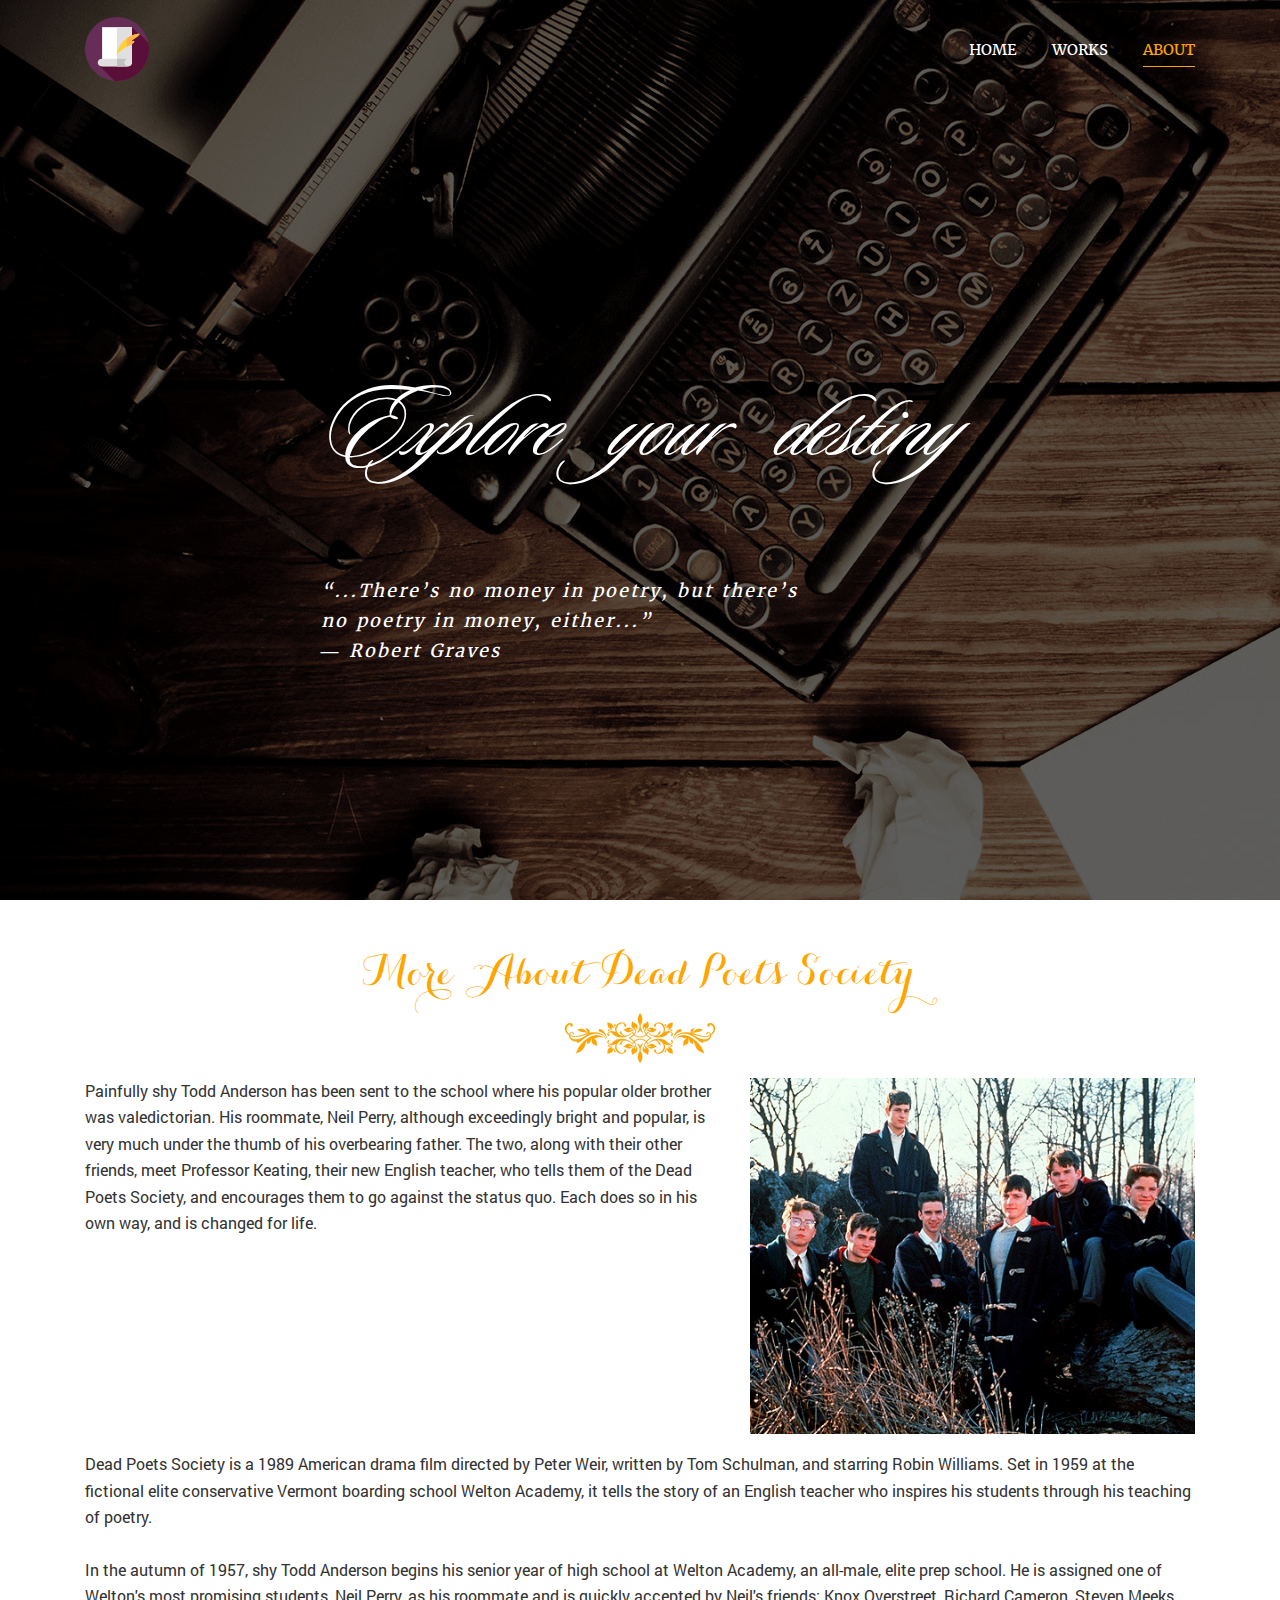
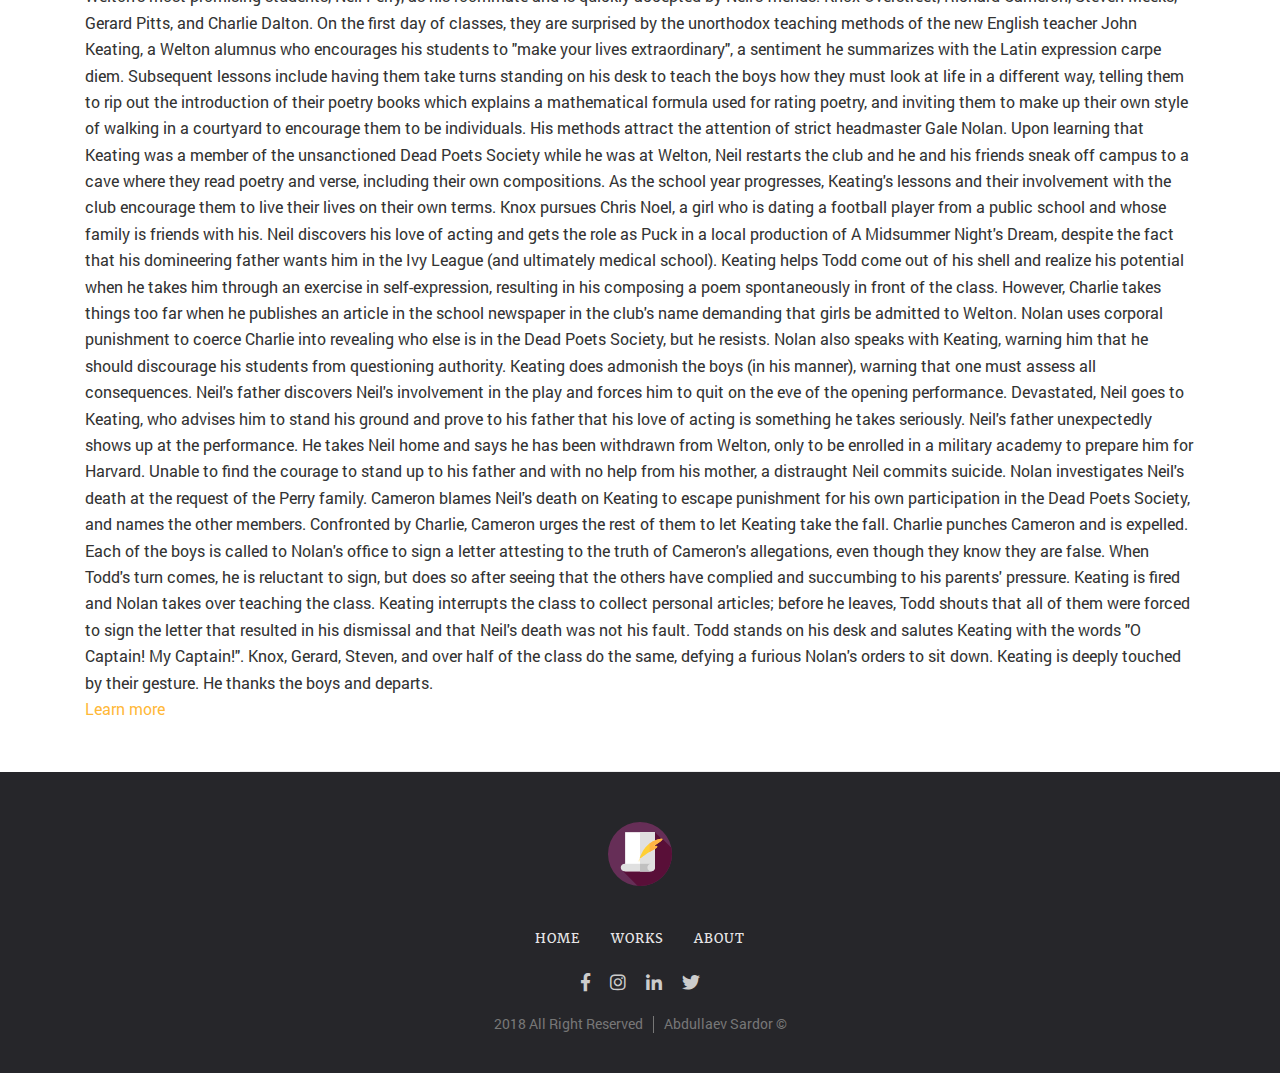
==== about.html @ 41232a39 "Uploading" ====
<!DOCTYPE html>
<html lang="en">

<head>

  <meta charset="utf-8">

  <title>Dead Poets Society</title>
  <meta name="description" content="">

  <meta http-equiv="X-UA-Compatible" content="IE=edge">
  <meta name="viewport" content="width=device-width, initial-scale=1, maximum-scale=1">

  <meta property="og:image" content="path/to/image.jpg">
  <link rel="icon" href="img/favicon/favicon.ico">

  <link rel="stylesheet" href="css/fonts.css">
  <link rel="stylesheet" href="css/fontawesome-all.min.css">
  <link rel="stylesheet" href="css/reset.css">
  <link rel="stylesheet" href="css/bootstrap.css">
  <link rel="stylesheet" href="css/style.css">

</head>

<body>

  <header>
    <div class="container">

      <nav class="navbar">

        <div class="navbar-brand"><a href="./index.html"><img src="./img/logo.png" alt=""></a></div>

        <ul class="navbar-menu">
          <li><a href="./index.html" class="navbar-menu-link">Home</a></li>
          <li><a href="./works.html" class="navbar-menu-link">Works</a></li>
          <li><a href="./about.html" class="navbar-menu-link active">About</a></li>
        </ul>
      
      </nav>

      <div class="header-caption">
        <h1>Explore your destiny</h1>
        <p class="quote"><q>“...There’s no money in poetry, but there’s no poetry in money, either...” <br/>― Robert Graves</q></p>
      </div>

    </div>
  </header>

  <section class="about">
    <div class="container">
      <h2 class="title">More About Dead Poets Society</h2>
      <img src="./img/sub-title.png" alt="pattern" class="sub-title">
      
      <div class="row">
        <div class="col-lg-7">
          <p> Painfully shy Todd Anderson has been sent to the school where his popular older brother was valedictorian. His roommate, Neil Perry, although exceedingly bright and popular, is very much under the thumb of his overbearing father. The two, along with their other friends, meet Professor Keating, their new English teacher, who tells them of the Dead Poets Society, and encourages them to go against the status quo. Each does so in his own way, and is changed for life.</p>
         
        </div>
        <div class="col-lg-5">
          <img src="./img/DPS.jpg" alt="poet">
        </div>
      </div>

      <p>Dead Poets Society is a 1989 American drama film directed by Peter Weir, written by Tom Schulman, and starring Robin Williams. Set in 1959 at the fictional elite conservative Vermont boarding school Welton Academy, it tells the story of an English teacher who inspires his students through his teaching of poetry.<br/>
      <br/>
      In the autumn of 1957, shy Todd Anderson begins his senior year of high school at Welton Academy, an all-male, elite prep school. He is assigned one of Welton's most promising students, Neil Perry, as his roommate and is quickly accepted by Neil's friends: Knox Overstreet, Richard Cameron, Steven Meeks, Gerard Pitts, and Charlie Dalton.

On the first day of classes, they are surprised by the unorthodox teaching methods of the new English teacher John Keating, a Welton alumnus who encourages his students to "make your lives extraordinary", a sentiment he summarizes with the Latin expression carpe diem. Subsequent lessons include having them take turns standing on his desk to teach the boys how they must look at life in a different way, telling them to rip out the introduction of their poetry books which explains a mathematical formula used for rating poetry, and inviting them to make up their own style of walking in a courtyard to encourage them to be individuals. His methods attract the attention of strict headmaster Gale Nolan.

Upon learning that Keating was a member of the unsanctioned Dead Poets Society while he was at Welton, Neil restarts the club and he and his friends sneak off campus to a cave where they read poetry and verse, including their own compositions. As the school year progresses, Keating's lessons and their involvement with the club encourage them to live their lives on their own terms. Knox pursues Chris Noel, a girl who is dating a football player from a public school and whose family is friends with his. Neil discovers his love of acting and gets the role as Puck in a local production of A Midsummer Night's Dream, despite the fact that his domineering father wants him in the Ivy League (and ultimately medical school). Keating helps Todd come out of his shell and realize his potential when he takes him through an exercise in self-expression, resulting in his composing a poem spontaneously in front of the class.

However, Charlie takes things too far when he publishes an article in the school newspaper in the club's name demanding that girls be admitted to Welton. Nolan uses corporal punishment to coerce Charlie into revealing who else is in the Dead Poets Society, but he resists. Nolan also speaks with Keating, warning him that he should discourage his students from questioning authority. Keating does admonish the boys (in his manner), warning that one must assess all consequences.

Neil's father discovers Neil's involvement in the play and forces him to quit on the eve of the opening performance. Devastated, Neil goes to Keating, who advises him to stand his ground and prove to his father that his love of acting is something he takes seriously. Neil's father unexpectedly shows up at the performance. He takes Neil home and says he has been withdrawn from Welton, only to be enrolled in a military academy to prepare him for Harvard. Unable to find the courage to stand up to his father and with no help from his mother, a distraught Neil commits suicide.

Nolan investigates Neil's death at the request of the Perry family. Cameron blames Neil's death on Keating to escape punishment for his own participation in the Dead Poets Society, and names the other members. Confronted by Charlie, Cameron urges the rest of them to let Keating take the fall. Charlie punches Cameron and is expelled. Each of the boys is called to Nolan's office to sign a letter attesting to the truth of Cameron's allegations, even though they know they are false. When Todd's turn comes, he is reluctant to sign, but does so after seeing that the others have complied and succumbing to his parents' pressure.

Keating is fired and Nolan takes over teaching the class. Keating interrupts the class to collect personal articles; before he leaves, Todd shouts that all of them were forced to sign the letter that resulted in his dismissal and that Neil's death was not his fault. Todd stands on his desk and salutes Keating with the words "O Captain! My Captain!". Knox, Gerard, Steven, and over half of the class do the same, defying a furious Nolan's orders to sit down. Keating is deeply touched by their gesture. He thanks the boys and departs. </p>
      <a href="https://en.wikipedia.org/wiki/Dead_Poets_Society" class="wiki">Learn more</a>
    </div>
  </section>

  <footer>
    <div class="container">
      <div class="logo">
        <a href="#"><img src="./img/logo.png" alt="logo"></a>
      </div>

      <nav>
        <ul class="footer-menu">
          <li><a href="./index.html" class="footer-menu-link">Home</a></li>
          <li><a href="./works.html" class="footer-menu-link">Works</a></li>
          <li><a href="./about.html" class="footer-menu-link">About</a></li>
        </ul>
      </nav>

    	<div class="social">
				<a href="https://www.facebook.com/"><i class="fab fa-facebook-f"></i></a>
				<a href="https://www.instagram.com/iamjustawriter"><i class="fab fa-instagram"></i></a>
				<a href="https://www.linkedin.com/"><i class="fab fa-linkedin-in"></i></a>
				<a href="https://www.twitter.com/"><i class="fab fa-twitter"></i></a>
			</div>

      <div class="right">
        <div>2018 All Right Reserved</div>
      <div>Abdullaev Sardor &copy;</div>
      </div>
    </div>
  </footer>

</body>

</html>
---- css/fonts.css ----
@font-face {
    font-family: "Roboto";
    font-weight: normal;
    font-style: normal;
    src: url("../fonts/RobotoRegular/RobotoRegular.eot");
    src: url("../fonts/RobotoRegular/RobotoRegular.eot?#iefix") format("embedded-opentype"), url("../fonts/RobotoRegular/RobotoRegular.woff") format("woff"), url("../fonts/RobotoRegular/RobotoRegular.ttf") format("truetype");
}

@font-face {
    font-family: "Roboto";
    font-weight: bold;
    font-style: normal;
    src: url("../fonts/RobotoBold/RobotoBold.eot");
    src: url("../fonts/RobotoBold/RobotoBold.eot?#iefix") format("embedded-opentype"), url("../fonts/RobotoBold/RobotoBold.woff") format("woff"), url("../fonts/RobotoBold/RobotoBold.ttf") format("truetype");
}

@font-face {
    font-family: "Merriweather";
    font-weight: normal;
    font-style: normal;
    src: url("../fonts/MerriweatherRegular/MerriweatherRegular.eot");
    src: url("../fonts/MerriweatherRegular/MerriweatherRegular.eot?#iefix") format("embedded-opentype"), url("../fonts/MerriweatherRegular/MerriweatherRegular.woff") format("woff"), url("../fonts/MerriweatherRegular/MerriweatherRegular.ttf") format("truetype");
}

@font-face {
    font-family: "Merriweather";
    font-weight: bold;
    font-style: normal;
    src: url("../fonts/MerriweatherBold/MerriweatherBold.eot");
    src: url("../fonts/MerriweatherBold/MerriweatherBold.eot?#iefix") format("embedded-opentype"), url("../fonts/MerriweatherBold/MerriweatherBold.woff") format("woff"), url("../fonts/MerriweatherBold/MerriweatherBold.ttf") format("truetype");
}

@font-face {
    font-family: "Merriweather";
    font-weight: 300;
    font-style: normal;
    src: url("../fonts/MerriweatherLight/MerriweatherLight.eot");
    src: url("../fonts/MerriweatherLight/MerriweatherLight.eot?#iefix") format("embedded-opentype"), url("../fonts/MerriweatherLight/MerriweatherLight.woff") format("woff"), url("../fonts/MerriweatherLight/MerriweatherLight.ttf") format("truetype");
}

@font-face {
    font-family: "Ceremonious";
    font-weight: normal;
    font-style: normal;
    src: url("../fonts/Ceremonious/CeremoniousTwo.eot");
    src: url("../fonts/Ceremonious/CeremoniousTwo.eot?#iefix") format("embedded-opentype"), url("../fonts/Ceremonious/CeremoniousTwo.woff") format("woff"), url("../fonts/Ceremonious/CeremoniousTwo.ttf") format("truetype");
}

@font-face {
    font-family: "Carolyna";
    font-weight: 800;
    font-style: normal;
    src: url("../fonts/CarolynaBlack/CarolynaProBlack.eot");
    src: url("../fonts/CarolynaBlack/CarolynaProBlack.eot?#iefix") format("embedded-opentype"), url("../fonts/CarolynaBlack/CarolynaProBlack.woff") format("woff"), url("../fonts/CarolynaBlack/CarolynaProBlack.ttf") format("truetype");
}
---- css/style.css ----
body {
  font-size: 16px;
  min-width: 320px;
  position: relative;
  line-height: 1.65;
  font-family: "Roboto", sans-serif;
  overflow-x: hidden;
  color: #333;
}

body input,
body textarea {
  border: #666 1px solid;
  outline: none;
}

body input:focus:required:invalid,
body textarea:focus:required:invalid {
  border-color: red;
}

body input:required:valid,
body textarea:required:valid {
  border-color: green;
}

a,
a:hover {
  text-decoration: none;
  color: #333;
}

p {
  padding: 0;
  margin: 0;
}

ul {
  padding: 0;
  margin: 0;
}

h1,
h2,
h3,
h4 {
  font-family: 'Merriweather', sans-serif;
  padding: 0;
  margin: 0;
}

section {
  padding: 50px 0;
}

section:before {
  content: '';
  position: absolute;
  height: 1px;
  width: 800px;
  background: #eeeeee;
  bottom: 0;
  left: 50%;
  -webkit-transform: translate(-50%);
  -ms-transform: translate(-50%);
  transform: translate(-50%);
}

.title {
  font-size: 40px;
  font-weight: 400;
  display: block;
  text-align: center;
  line-height: 1.2;
  color: orange;
  font-family: 'Carolyna', sans-serif;
}

.sub-title {
  display: block;
  margin: 15px auto;
}

header {
  position: relative;
  height: 100vh;
  min-height: 600px;
  background: url(../img/header-bg.png);
  color: #ffffff;
}

header .navbar {
  height: 100px;
  padding: 10px 0;
  -webkit-transition: .5s;
  -o-transition: .5s;
  transition: .5s;
  display: flex;
  justify-content: space-between;
}

header .navbar-brand {
  display: flex;
  align-items: center;
}

header .navbar-brand a {
  display: inline-block;
  line-height: 1;
}

header .navbar-menu {
  height: 100%;
  display: -webkit-box;
  display: -webkit-flex;
  display: -ms-flexbox;
  display: flex;
  -webkit-box-orient: horizontal;
  -webkit-box-direction: normal;
  -webkit-flex-direction: row;
  -ms-flex-direction: row;
  flex-direction: row;
  align-items: center;
}

header .navbar-menu li:not(:last-of-type) {
  margin-right: 35px;
}

header .navbar-menu:hover .navbar-menu-link {
  color: #cccccc;
}

header .navbar-menu-link {
  display: inline-block;
  padding: 10px 0;
  font-family: 'Merriweather';
  text-transform: uppercase;
  font-size: 15px;
  -webkit-transition: .3s;
  -o-transition: .3s;
  transition: .3s;
  position: relative;
  color: #ffffff;
}

header .navbar-menu-link.active {
  color: orange !important;
}

header .navbar-menu-link.active:after {
  width: 100%;
}

header .navbar-menu-link:after {
  content: '';
  position: absolute;
  bottom: 5px;
  left: 0;
  height: 1.5px;
  width: 0;
  background: orange;
  -webkit-transition: .3s;
  -o-transition: .3s;
  transition: .3s;
}

header .navbar-menu-link:hover {
  color: orange !important;
}

header .navbar-menu-link:hover:after {
  width: 100%;
}

header .header-caption {
  position: absolute;
  top: 60%;
  left: 50%;
  -webkit-transform: translate(-50%, -60%);
  -ms-transform: translate(-50%, -60%);
  transform: translate(-50%, -60%);
  text-align: 600px ;
}

header .header-caption h1 {
  font-family: 'Ceremonious', sans-serif;
  font-size: 105px;
}

header .header-caption .quote {
  max-width: 500px;
  margin-top: 50px;
  font-size: 18px;
  letter-spacing: 2px;
  font-family: 'Merriweather', sans-serif;
  font-style: italic;
}

.introduction {
  position: relative;
}

.introduction-text {
  margin: auto;
  max-width: 600px;
  text-align: center;
  letter-spacing: 1px;
  line-height: 1.8;
  color: #555555;
  font-weight: 900;
}

.work {
  position: relative;
  text-align: center;
}

.work .row {
  margin-bottom: 40px;
}

.work-box {
  display: -webkit-box;
  display: -webkit-flex;
  display: -ms-flexbox;
  display: flex;
  -webkit-box-orient: vertical;
  -webkit-box-direction: normal;
  -webkit-flex-direction: column;
  -ms-flex-direction: column;
  flex-direction: column;
  padding: 25px;
  -webkit-transition: .5s;
  -o-transition: .5s;
  transition: .5s;
  cursor: pointer;
}

.work-box:hover {
  background: rgba(255, 165, 0, 0.1);
}

.work-box:hover .work-text {
  color: #000000;
}

.work-box:not(:last-of-type) {
  border-right: 1px solid orange;
}

.work-name {
  text-align: center;
  font-size: 18px;
  font-weight: 700;
  margin-bottom: 15px;
}

.work-text {
  text-align: left;
  font-size: 15px;
  letter-spacing: 1px;
  line-height: 1.7;
  color: #555555;
  -webkit-transition: .5s;
  -o-transition: .5s;
  transition: .5s;
}

.work-btn {
  text-transform: uppercase;
  display: inline-block;
  padding: 10px 25px;
  font-size: 15px;
  letter-spacing: 1px;
  color: #000000;
  border: 1px solid #000;
  -webkit-transition: .3s;
  -o-transition: .3s;
  transition: .3s;
}

.work-btn:hover {
  color: orange;
  background: #000000;
}

.wiki {
  display: inline-block;
  color: rgba(255, 166, 0, 0.8);
  transition: .3s;
}
.wiki:hover {
  color: orange;
}

.photo {
  position: relative;
}

.photo .col-lg-4 {
  padding: 5px;
}

.photo-box {
  display: -webkit-box;
  display: -webkit-flex;
  display: -ms-flexbox;
  display: flex;
  height: 350px;
  position: relative;
}

.photo-box:hover:after {
  content: '+';
  position: absolute;
  top: 0;
  right: 0;
  left: 0;
  bottom: 0;
  background: rgba(0, 0, 0, 0.4);
  display: -webkit-box;
  display: -webkit-flex;
  display: -ms-flexbox;
  display: flex;
  -webkit-box-pack: center;
  -webkit-justify-content: center;
  -ms-flex-pack: center;
  justify-content: center;
  -webkit-box-align: center;
  -webkit-align-items: center;
  -ms-flex-align: center;
  align-items: center;
  color: #ffffff;
  font-size: 40px;
  -webkit-transition: .5s;
  -o-transition: .5s;
  transition: .5s;
}

.photo-box img {
  -o-object-fit: cover;
  object-fit: cover;
}

footer {
  background: #26262a;
  padding: 40px;
  text-align: center;
  position: relative;
}

footer .logo {
  display: block;
  margin: 10px 0 30px;
}

footer .footer-menu {
  display: -webkit-box;
  display: -webkit-flex;
  display: -ms-flexbox;
  display: flex;
  -webkit-box-orient: horizontal;
  -webkit-box-direction: normal;
  -webkit-flex-direction: row;
  -ms-flex-direction: row;
  flex-direction: row;
  -webkit-box-pack: center;
  -webkit-justify-content: center;
  -ms-flex-pack: center;
  justify-content: center;
  margin-bottom: 20px;
}

footer .footer-menu li:not(:last-of-type) {
  margin-right: 30px;
}

footer .footer-menu-link {
  font-size: 13px;
  line-height: 1;
  text-transform: uppercase;
  font-family: 'Merriweather';
  letter-spacing: 1px;
  color: rgba(255, 255, 255, 0.9);
  -webkit-transition: .5s;
  -o-transition: .5s;
  transition: .5s;
}

footer .footer-menu-link:hover {
  color: orange;
}

footer .social {
  display: -webkit-box;
  display: -webkit-flex;
  display: -ms-flexbox;
  display: flex;
  -webkit-box-orient: horizontal;
  -webkit-box-direction: normal;
  -webkit-flex-direction: row;
  -ms-flex-direction: row;
  flex-direction: row;
  -webkit-box-pack: center;
  -webkit-justify-content: center;
  -ms-flex-pack: center;
  justify-content: center;
  margin-bottom: 20px;
}

footer .social .fab {
  font-size: 18px;
  color: #cccccc;
  -webkit-transition: .3s;
  -o-transition: .3s;
  transition: .3s;
}

footer .social .fab:hover {
  color: orange;
}

footer .social a:not(:last-of-type) {
  margin-right: 20px;
}

footer .right {
  display: -webkit-box;
  display: -webkit-flex;
  display: -ms-flexbox;
  display: flex;
  -webkit-box-orient: horizontal;
  -webkit-box-direction: normal;
  -webkit-flex-direction: row;
  -ms-flex-direction: row;
  flex-direction: row;
  -webkit-box-pack: center;
  -webkit-justify-content: center;
  -ms-flex-pack: center;
  justify-content: center;
  color: #777777;
  font-size: 14px;
  line-height: 1.2;
}

footer .right div:first-of-type {
  border-right: 1px solid #777777;
  padding-right: 10px;
  margin-right: 10px;
}

.about {
  position: relative;
}

.about .row {
  margin-bottom: 10px;
}
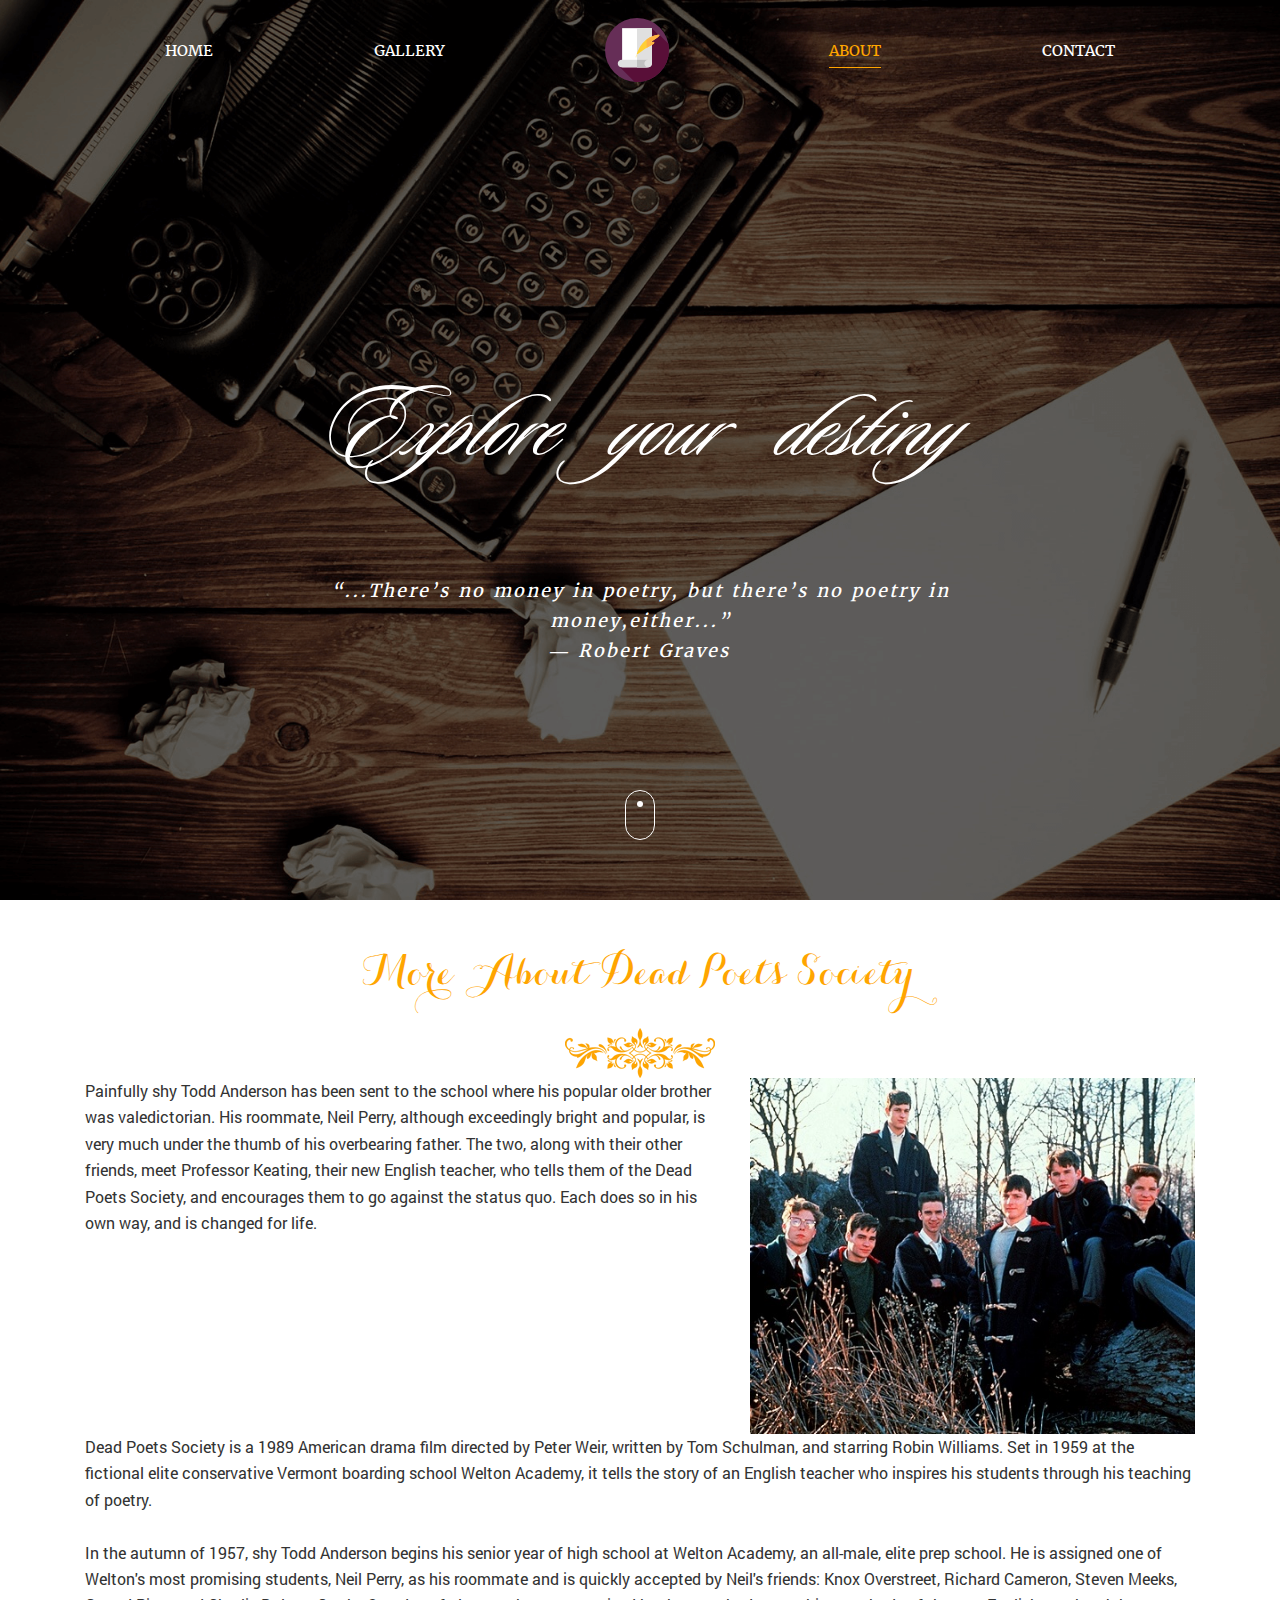
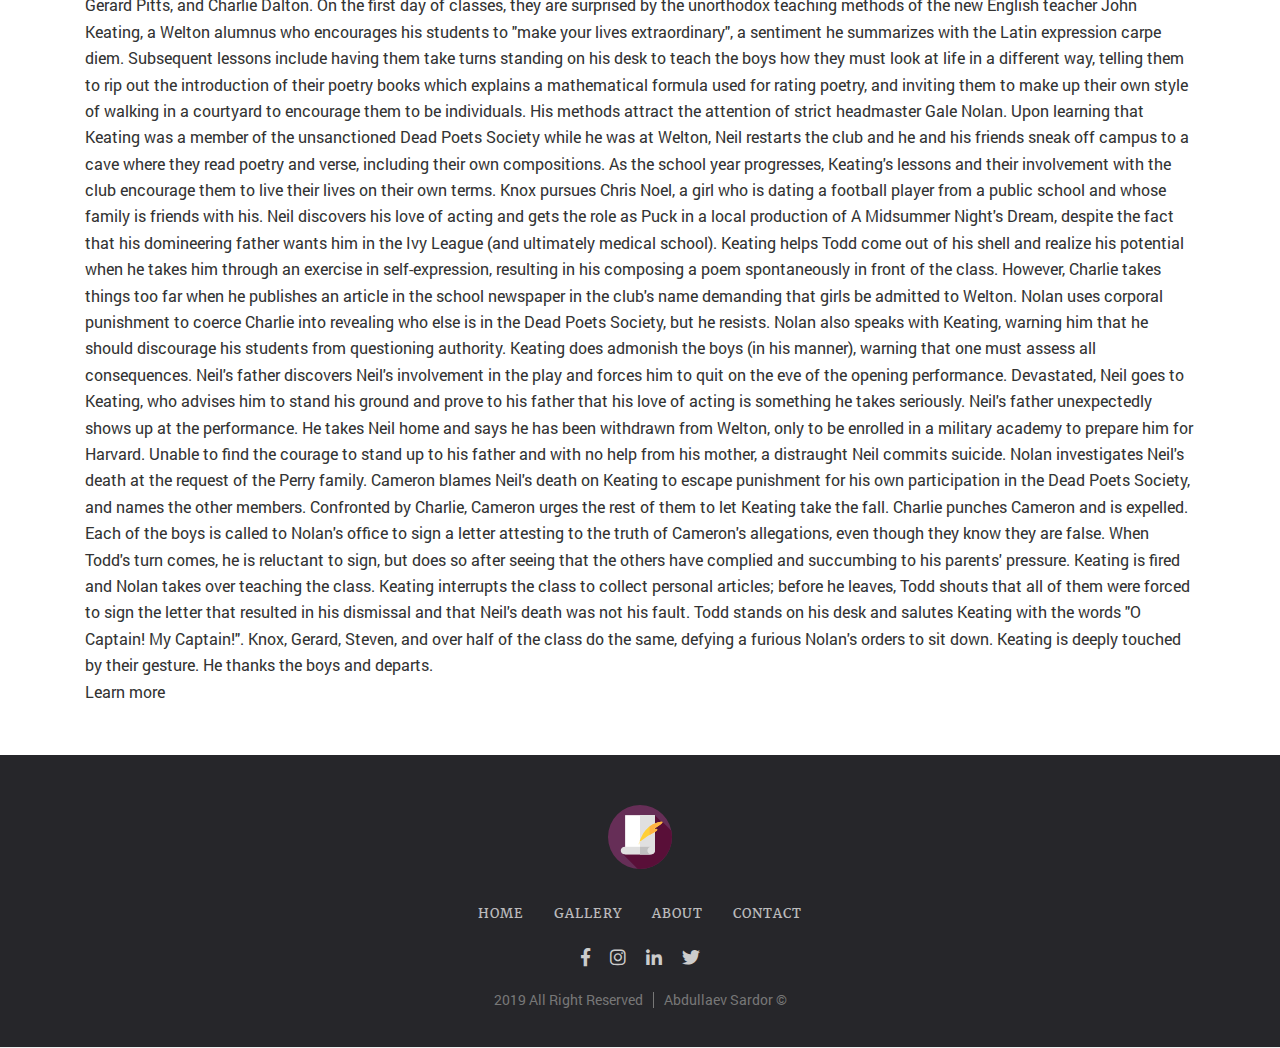
==== commit eae5e1a4: "Update" ====
--- a/about.html
+++ b/about.html
@@ -1,114 +1,210 @@
 <!DOCTYPE html>
 <html lang="en">
-
-<head>
-
-  <meta charset="utf-8">
-
-  <title>Dead Poets Society</title>
-  <meta name="description" content="">
-
-  <meta http-equiv="X-UA-Compatible" content="IE=edge">
-  <meta name="viewport" content="width=device-width, initial-scale=1, maximum-scale=1">
-
-  <meta property="og:image" content="path/to/image.jpg">
-  <link rel="icon" href="img/favicon/favicon.ico">
-
-  <link rel="stylesheet" href="css/fonts.css">
-  <link rel="stylesheet" href="css/fontawesome-all.min.css">
-  <link rel="stylesheet" href="css/reset.css">
-  <link rel="stylesheet" href="css/bootstrap.css">
-  <link rel="stylesheet" href="css/style.css">
-
-</head>
-
-<body>
-
-  <header>
-    <div class="container">
-
-      <nav class="navbar">
-
-        <div class="navbar-brand"><a href="./index.html"><img src="./img/logo.png" alt=""></a></div>
-
-        <ul class="navbar-menu">
-          <li><a href="./index.html" class="navbar-menu-link">Home</a></li>
-          <li><a href="./works.html" class="navbar-menu-link">Works</a></li>
-          <li><a href="./about.html" class="navbar-menu-link active">About</a></li>
-        </ul>
-      
-      </nav>
-
-      <div class="header-caption">
-        <h1>Explore your destiny</h1>
-        <p class="quote"><q>“...There’s no money in poetry, but there’s no poetry in money, either...” <br/>― Robert Graves</q></p>
+  <head>
+    <meta charset="utf-8" />
+    <!-- <base href="/"> -->
+
+    <title>Name</title>
+    <meta name="description" content="" />
+
+    <meta http-equiv="X-UA-Compatible" content="IE=edge" />
+    <meta
+      name="viewport"
+      content="width=device-width, initial-scale=1, maximum-scale=1"
+    />
+
+    <!-- Template Basic Images Start -->
+    <meta property="og:image" content="path/to/image.jpg" />
+    <link rel="icon" href="img/favicon/favicon.ico" />
+    <!-- Template Basic Images End -->
+
+    <!-- Custom Browsers Color Start -->
+    <meta name="theme-color" content="#000" />
+    <!-- Custom Browsers Color End -->
+
+    <link rel="stylesheet" href="css/main.min.css" />
+  </head>
+
+  <body>
+    <header>
+      <div class="container">
+        <!-- Navbar -->
+        <nav class="navbar">
+          <!-- Menu -->
+          <ul class="navbar-menu">
+            <li><a href="./index.html" class="navbar-menu-link">Home</a></li>
+            <li>
+              <a href="./gallery.html" class="navbar-menu-link">Gallery</a>
+            </li>
+            <li>
+              <a href="./index.html" class="navbar-brand"
+                ><img src="./img/letter.png" alt=""
+              /></a>
+            </li>
+            <li>
+              <a href="./about.html" class="navbar-menu-link active">About</a>
+            </li>
+            <li>
+              <a href="./contact.html" class="navbar-menu-link">Contact</a>
+            </li>
+          </ul>
+        </nav>
+
+        <div class="header-caption">
+          <h1>Explore your destiny</h1>
+          <p class="quote">
+            <q
+              >“...There’s no money in poetry, but there’s no poetry in
+              money,either...” <br />― Robert Graves</q
+            >
+          </p>
+        </div>
+        <a href="#" class="down"></a>
       </div>
-
-    </div>
-  </header>
-
-  <section class="about">
-    <div class="container">
-      <h2 class="title">More About Dead Poets Society</h2>
-      <img src="./img/sub-title.png" alt="pattern" class="sub-title">
-      
-      <div class="row">
-        <div class="col-lg-7">
-          <p> Painfully shy Todd Anderson has been sent to the school where his popular older brother was valedictorian. His roommate, Neil Perry, although exceedingly bright and popular, is very much under the thumb of his overbearing father. The two, along with their other friends, meet Professor Keating, their new English teacher, who tells them of the Dead Poets Society, and encourages them to go against the status quo. Each does so in his own way, and is changed for life.</p>
-         
-        </div>
-        <div class="col-lg-5">
-          <img src="./img/DPS.jpg" alt="poet">
-        </div>
+    </header>
+
+    <section class="about s-2">
+      <div class="container">
+        <h2 class="title">More About Dead Poets Society</h2>
+        <img
+          src="./img/sub-title.png"
+          alt="pattern"
+          class="sub-title middleimg"
+        />
+
+        <div class="row">
+          <div class="col-lg-7">
+            <p>
+              Painfully shy Todd Anderson has been sent to the school where his
+              popular older brother was valedictorian. His roommate, Neil Perry,
+              although exceedingly bright and popular, is very much under the
+              thumb of his overbearing father. The two, along with their other
+              friends, meet Professor Keating, their new English teacher, who
+              tells them of the Dead Poets Society, and encourages them to go
+              against the status quo. Each does so in his own way, and is
+              changed for life.
+            </p>
+          </div>
+          <div class="col-lg-5"><img src="./img/DPS.jpg" alt="poet" /></div>
+        </div>
+
+        <p>
+          Dead Poets Society is a 1989 American drama film directed by Peter
+          Weir, written by Tom Schulman, and starring Robin Williams. Set in
+          1959 at the fictional elite conservative Vermont boarding school
+          Welton Academy, it tells the story of an English teacher who inspires
+          his students through his teaching of poetry.<br />
+          <br />
+          In the autumn of 1957, shy Todd Anderson begins his senior year of
+          high school at Welton Academy, an all-male, elite prep school. He is
+          assigned one of Welton's most promising students, Neil Perry, as his
+          roommate and is quickly accepted by Neil's friends: Knox Overstreet,
+          Richard Cameron, Steven Meeks, Gerard Pitts, and Charlie Dalton. On
+          the first day of classes, they are surprised by the unorthodox
+          teaching methods of the new English teacher John Keating, a Welton
+          alumnus who encourages his students to "make your lives
+          extraordinary", a sentiment he summarizes with the Latin expression
+          carpe diem. Subsequent lessons include having them take turns standing
+          on his desk to teach the boys how they must look at life in a
+          different way, telling them to rip out the introduction of their
+          poetry books which explains a mathematical formula used for rating
+          poetry, and inviting them to make up their own style of walking in a
+          courtyard to encourage them to be individuals. His methods attract the
+          attention of strict headmaster Gale Nolan. Upon learning that Keating
+          was a member of the unsanctioned Dead Poets Society while he was at
+          Welton, Neil restarts the club and he and his friends sneak off campus
+          to a cave where they read poetry and verse, including their own
+          compositions. As the school year progresses, Keating's lessons and
+          their involvement with the club encourage them to live their lives on
+          their own terms. Knox pursues Chris Noel, a girl who is dating a
+          football player from a public school and whose family is friends with
+          his. Neil discovers his love of acting and gets the role as Puck in a
+          local production of A Midsummer Night's Dream, despite the fact that
+          his domineering father wants him in the Ivy League (and ultimately
+          medical school). Keating helps Todd come out of his shell and realize
+          his potential when he takes him through an exercise in
+          self-expression, resulting in his composing a poem spontaneously in
+          front of the class. However, Charlie takes things too far when he
+          publishes an article in the school newspaper in the club's name
+          demanding that girls be admitted to Welton. Nolan uses corporal
+          punishment to coerce Charlie into revealing who else is in the Dead
+          Poets Society, but he resists. Nolan also speaks with Keating, warning
+          him that he should discourage his students from questioning authority.
+          Keating does admonish the boys (in his manner), warning that one must
+          assess all consequences. Neil's father discovers Neil's involvement in
+          the play and forces him to quit on the eve of the opening performance.
+          Devastated, Neil goes to Keating, who advises him to stand his ground
+          and prove to his father that his love of acting is something he takes
+          seriously. Neil's father unexpectedly shows up at the performance. He
+          takes Neil home and says he has been withdrawn from Welton, only to be
+          enrolled in a military academy to prepare him for Harvard. Unable to
+          find the courage to stand up to his father and with no help from his
+          mother, a distraught Neil commits suicide. Nolan investigates Neil's
+          death at the request of the Perry family. Cameron blames Neil's death
+          on Keating to escape punishment for his own participation in the Dead
+          Poets Society, and names the other members. Confronted by Charlie,
+          Cameron urges the rest of them to let Keating take the fall. Charlie
+          punches Cameron and is expelled. Each of the boys is called to Nolan's
+          office to sign a letter attesting to the truth of Cameron's
+          allegations, even though they know they are false. When Todd's turn
+          comes, he is reluctant to sign, but does so after seeing that the
+          others have complied and succumbing to his parents' pressure. Keating
+          is fired and Nolan takes over teaching the class. Keating interrupts
+          the class to collect personal articles; before he leaves, Todd shouts
+          that all of them were forced to sign the letter that resulted in his
+          dismissal and that Neil's death was not his fault. Todd stands on his
+          desk and salutes Keating with the words "O Captain! My Captain!".
+          Knox, Gerard, Steven, and over half of the class do the same, defying
+          a furious Nolan's orders to sit down. Keating is deeply touched by
+          their gesture. He thanks the boys and departs.
+        </p>
+        <a href="https://en.wikipedia.org/wiki/Dead_Poets_Society" class="wiki"
+          >Learn more</a
+        >
       </div>
-
-      <p>Dead Poets Society is a 1989 American drama film directed by Peter Weir, written by Tom Schulman, and starring Robin Williams. Set in 1959 at the fictional elite conservative Vermont boarding school Welton Academy, it tells the story of an English teacher who inspires his students through his teaching of poetry.<br/>
-      <br/>
-      In the autumn of 1957, shy Todd Anderson begins his senior year of high school at Welton Academy, an all-male, elite prep school. He is assigned one of Welton's most promising students, Neil Perry, as his roommate and is quickly accepted by Neil's friends: Knox Overstreet, Richard Cameron, Steven Meeks, Gerard Pitts, and Charlie Dalton.
-
-On the first day of classes, they are surprised by the unorthodox teaching methods of the new English teacher John Keating, a Welton alumnus who encourages his students to "make your lives extraordinary", a sentiment he summarizes with the Latin expression carpe diem. Subsequent lessons include having them take turns standing on his desk to teach the boys how they must look at life in a different way, telling them to rip out the introduction of their poetry books which explains a mathematical formula used for rating poetry, and inviting them to make up their own style of walking in a courtyard to encourage them to be individuals. His methods attract the attention of strict headmaster Gale Nolan.
-
-Upon learning that Keating was a member of the unsanctioned Dead Poets Society while he was at Welton, Neil restarts the club and he and his friends sneak off campus to a cave where they read poetry and verse, including their own compositions. As the school year progresses, Keating's lessons and their involvement with the club encourage them to live their lives on their own terms. Knox pursues Chris Noel, a girl who is dating a football player from a public school and whose family is friends with his. Neil discovers his love of acting and gets the role as Puck in a local production of A Midsummer Night's Dream, despite the fact that his domineering father wants him in the Ivy League (and ultimately medical school). Keating helps Todd come out of his shell and realize his potential when he takes him through an exercise in self-expression, resulting in his composing a poem spontaneously in front of the class.
-
-However, Charlie takes things too far when he publishes an article in the school newspaper in the club's name demanding that girls be admitted to Welton. Nolan uses corporal punishment to coerce Charlie into revealing who else is in the Dead Poets Society, but he resists. Nolan also speaks with Keating, warning him that he should discourage his students from questioning authority. Keating does admonish the boys (in his manner), warning that one must assess all consequences.
-
-Neil's father discovers Neil's involvement in the play and forces him to quit on the eve of the opening performance. Devastated, Neil goes to Keating, who advises him to stand his ground and prove to his father that his love of acting is something he takes seriously. Neil's father unexpectedly shows up at the performance. He takes Neil home and says he has been withdrawn from Welton, only to be enrolled in a military academy to prepare him for Harvard. Unable to find the courage to stand up to his father and with no help from his mother, a distraught Neil commits suicide.
-
-Nolan investigates Neil's death at the request of the Perry family. Cameron blames Neil's death on Keating to escape punishment for his own participation in the Dead Poets Society, and names the other members. Confronted by Charlie, Cameron urges the rest of them to let Keating take the fall. Charlie punches Cameron and is expelled. Each of the boys is called to Nolan's office to sign a letter attesting to the truth of Cameron's allegations, even though they know they are false. When Todd's turn comes, he is reluctant to sign, but does so after seeing that the others have complied and succumbing to his parents' pressure.
-
-Keating is fired and Nolan takes over teaching the class. Keating interrupts the class to collect personal articles; before he leaves, Todd shouts that all of them were forced to sign the letter that resulted in his dismissal and that Neil's death was not his fault. Todd stands on his desk and salutes Keating with the words "O Captain! My Captain!". Knox, Gerard, Steven, and over half of the class do the same, defying a furious Nolan's orders to sit down. Keating is deeply touched by their gesture. He thanks the boys and departs. </p>
-      <a href="https://en.wikipedia.org/wiki/Dead_Poets_Society" class="wiki">Learn more</a>
-    </div>
-  </section>
-
-  <footer>
-    <div class="container">
-      <div class="logo">
-        <a href="#"><img src="./img/logo.png" alt="logo"></a>
+    </section>
+
+    <footer>
+      <div class="container">
+        <div class="logo">
+          <a href="#"><img src="./img/letter.png" alt="logo"/></a>
+        </div>
+
+        <nav>
+          <ul class="footer-menu">
+            <li><a href="./index.html" class="footer-menu-link">Home</a></li>
+            <li>
+              <a href="./gallery.html" class="footer-menu-link">Gallery</a>
+            </li>
+            <li><a href="./about.html" class="footer-menu-link">About</a></li>
+            <li>
+              <a href="./contact.html" class="footer-menu-link">Contact</a>
+            </li>
+          </ul>
+        </nav>
+
+        <div class="social">
+          <a href="https://www.facebook.com/"
+            ><i class="fab fa-facebook-f"></i
+          ></a>
+          <a href="https://www.instagram.com/iamjustawriter"
+            ><i class="fab fa-instagram"></i
+          ></a>
+          <a href="https://www.linkedin.com/"
+            ><i class="fab fa-linkedin-in"></i
+          ></a>
+          <a href="https://www.twitter.com/"><i class="fab fa-twitter"></i></a>
+        </div>
+
+        <div class="right">
+          <div>2019 All Right Reserved</div>
+          <div>Abdullaev Sardor &copy;</div>
+        </div>
       </div>
-
-      <nav>
-        <ul class="footer-menu">
-          <li><a href="./index.html" class="footer-menu-link">Home</a></li>
-          <li><a href="./works.html" class="footer-menu-link">Works</a></li>
-          <li><a href="./about.html" class="footer-menu-link">About</a></li>
-        </ul>
-      </nav>
-
-    	<div class="social">
-				<a href="https://www.facebook.com/"><i class="fab fa-facebook-f"></i></a>
-				<a href="https://www.instagram.com/iamjustawriter"><i class="fab fa-instagram"></i></a>
-				<a href="https://www.linkedin.com/"><i class="fab fa-linkedin-in"></i></a>
-				<a href="https://www.twitter.com/"><i class="fab fa-twitter"></i></a>
-			</div>
-
-      <div class="right">
-        <div>2018 All Right Reserved</div>
-      <div>Abdullaev Sardor &copy;</div>
-      </div>
-    </div>
-  </footer>
-
-</body>
-
-</html>+    </footer>
+
+    <div class="up"><i class="fas fa-arrow-up"></i></div>
+    <script src="js/jquery.min.js"></script>
+    <script src="js/scripts.min.js"></script>
+  </body>
+</html>
--- a/css/main.min.css
+++ b/css/main.min.css
@@ -0,0 +1,3431 @@
+@import url(../libs/fontawesome/fontawesome-all.min.css);
+@import url(../libs/reset.css);
+@import url(../libs/baguette/baguetteBox.css);
+@import url(../libs/animate.css);
+@font-face {
+  font-family: "Roboto";
+  font-weight: normal;
+  font-style: normal;
+  src: url("../fonts/RobotoRegular/RobotoRegular.eot");
+  src: url("../fonts/RobotoRegular/RobotoRegular.eot?#iefix")
+      format("embedded-opentype"),
+    url("../fonts/RobotoRegular/RobotoRegular.woff") format("woff"),
+    url("../fonts/RobotoRegular/RobotoRegular.ttf") format("truetype");
+}
+
+@font-face {
+  font-family: "Roboto";
+  font-weight: bold;
+  font-style: normal;
+  src: url("../fonts/RobotoBold/RobotoBold.eot");
+  src: url("../fonts/RobotoBold/RobotoBold.eot?#iefix")
+      format("embedded-opentype"),
+    url("../fonts/RobotoBold/RobotoBold.woff") format("woff"),
+    url("../fonts/RobotoBold/RobotoBold.ttf") format("truetype");
+}
+
+@font-face {
+  font-family: "Merriweather";
+  font-weight: normal;
+  font-style: normal;
+  src: url("../fonts/MerriweatherRegular/MerriweatherRegular.eot");
+  src: url("../fonts/MerriweatherRegular/MerriweatherRegular.eot?#iefix")
+      format("embedded-opentype"),
+    url("../fonts/MerriweatherRegular/MerriweatherRegular.woff") format("woff"),
+    url("../fonts/MerriweatherRegular/MerriweatherRegular.ttf")
+      format("truetype");
+}
+
+@font-face {
+  font-family: "Merriweather";
+  font-weight: bold;
+  font-style: normal;
+  src: url("../fonts/MerriweatherBold/MerriweatherBold.eot");
+  src: url("../fonts/MerriweatherBold/MerriweatherBold.eot?#iefix")
+      format("embedded-opentype"),
+    url("../fonts/MerriweatherBold/MerriweatherBold.woff") format("woff"),
+    url("../fonts/MerriweatherBold/MerriweatherBold.ttf") format("truetype");
+}
+
+@font-face {
+  font-family: "Merriweather";
+  font-weight: 300;
+  font-style: normal;
+  src: url("../fonts/MerriweatherLight/MerriweatherLight.eot");
+  src: url("../fonts/MerriweatherLight/MerriweatherLight.eot?#iefix")
+      format("embedded-opentype"),
+    url("../fonts/MerriweatherLight/MerriweatherLight.woff") format("woff"),
+    url("../fonts/MerriweatherLight/MerriweatherLight.ttf") format("truetype");
+}
+
+@font-face {
+  font-family: "Ceremonious";
+  font-weight: normal;
+  font-style: normal;
+  src: url("../fonts/Ceremonious/CeremoniousTwo.eot");
+  src: url("../fonts/Ceremonious/CeremoniousTwo.eot?#iefix")
+      format("embedded-opentype"),
+    url("../fonts/Ceremonious/CeremoniousTwo.woff") format("woff"),
+    url("../fonts/Ceremonious/CeremoniousTwo.ttf") format("truetype");
+}
+
+/*!
+ * Bootstrap Reboot v4.0.0 (https://getbootstrap.com)
+ * Copyright 2011-2018 The Bootstrap Authors
+ * Copyright 2011-2018 Twitter, Inc.
+ * Licensed under MIT (https://github.com/twbs/bootstrap/blob/master/LICENSE)
+ * Forked from Normalize.css, licensed MIT (https://github.com/necolas/normalize.css/blob/master/LICENSE.md)
+ */
+*,
+*::before,
+*::after {
+  -webkit-box-sizing: border-box;
+  box-sizing: border-box;
+}
+
+html {
+  font-family: sans-serif;
+  line-height: 1.15;
+  -webkit-text-size-adjust: 100%;
+  -ms-text-size-adjust: 100%;
+  -ms-overflow-style: scrollbar;
+  -webkit-tap-highlight-color: rgba(0, 0, 0, 0);
+}
+
+@-ms-viewport {
+  width: device-width;
+}
+
+article,
+aside,
+dialog,
+figcaption,
+figure,
+footer,
+header,
+hgroup,
+main,
+nav,
+section {
+  display: block;
+}
+
+body {
+  margin: 0;
+  font-family: -apple-system, BlinkMacSystemFont, "Segoe UI", Roboto,
+    "Helvetica Neue", Arial, sans-serif, "Apple Color Emoji", "Segoe UI Emoji",
+    "Segoe UI Symbol";
+  font-size: 1rem;
+  font-weight: 400;
+  line-height: 1.5;
+  color: #212529;
+  text-align: left;
+  background-color: #fff;
+}
+
+[tabindex="-1"]:focus {
+  outline: 0 !important;
+}
+
+hr {
+  -webkit-box-sizing: content-box;
+  box-sizing: content-box;
+  height: 0;
+  overflow: visible;
+}
+
+h1,
+h2,
+h3,
+h4,
+h5,
+h6 {
+  margin-top: 0;
+  margin-bottom: 0.5rem;
+}
+
+p {
+  margin-top: 0;
+  margin-bottom: 1rem;
+}
+
+abbr[title],
+abbr[data-original-title] {
+  text-decoration: underline;
+  -webkit-text-decoration: underline dotted;
+  text-decoration: underline dotted;
+  cursor: help;
+  border-bottom: 0;
+}
+
+address {
+  margin-bottom: 1rem;
+  font-style: normal;
+  line-height: inherit;
+}
+
+ol,
+ul,
+dl {
+  margin-top: 0;
+  margin-bottom: 1rem;
+}
+
+ol ol,
+ul ul,
+ol ul,
+ul ol {
+  margin-bottom: 0;
+}
+
+dt {
+  font-weight: 700;
+}
+
+dd {
+  margin-bottom: 0.5rem;
+  margin-left: 0;
+}
+
+blockquote {
+  margin: 0 0 1rem;
+}
+
+dfn {
+  font-style: italic;
+}
+
+b,
+strong {
+  font-weight: bolder;
+}
+
+small {
+  font-size: 80%;
+}
+
+sub,
+sup {
+  position: relative;
+  font-size: 75%;
+  line-height: 0;
+  vertical-align: baseline;
+}
+
+sub {
+  bottom: -0.25em;
+}
+
+sup {
+  top: -0.5em;
+}
+
+a {
+  color: #007bff;
+  text-decoration: none;
+  background-color: transparent;
+  -webkit-text-decoration-skip: objects;
+}
+a:hover {
+  color: #0056b3;
+  text-decoration: underline;
+}
+
+a:not([href]):not([tabindex]) {
+  color: inherit;
+  text-decoration: none;
+}
+a:not([href]):not([tabindex]):hover,
+a:not([href]):not([tabindex]):focus {
+  color: inherit;
+  text-decoration: none;
+}
+a:not([href]):not([tabindex]):focus {
+  outline: 0;
+}
+
+pre,
+code,
+kbd,
+samp {
+  font-family: monospace, monospace;
+  font-size: 1em;
+}
+
+pre {
+  margin-top: 0;
+  margin-bottom: 1rem;
+  overflow: auto;
+  -ms-overflow-style: scrollbar;
+}
+
+figure {
+  margin: 0 0 1rem;
+}
+
+img {
+  vertical-align: middle;
+  border-style: none;
+}
+
+.middleimg {
+  margin-left: calc(50% - 75px);
+}
+
+svg:not(:root) {
+  overflow: hidden;
+}
+
+table {
+  border-collapse: collapse;
+}
+
+caption {
+  padding-top: 0.75rem;
+  padding-bottom: 0.75rem;
+  color: #6c757d;
+  text-align: left;
+  caption-side: bottom;
+}
+
+th {
+  text-align: inherit;
+}
+
+label {
+  display: inline-block;
+  margin-bottom: 0.5rem;
+}
+
+button {
+  -webkit-border-radius: 0;
+  border-radius: 0;
+}
+
+button:focus {
+  outline: 1px dotted;
+  outline: 5px auto -webkit-focus-ring-color;
+}
+
+input,
+button,
+select,
+optgroup,
+textarea {
+  margin: 0;
+  font-family: inherit;
+  font-size: inherit;
+  line-height: inherit;
+}
+
+button,
+input {
+  overflow: visible;
+}
+
+button,
+select {
+  text-transform: none;
+}
+
+button,
+html [type="button"],
+[type="reset"],
+[type="submit"] {
+  -webkit-appearance: button;
+}
+
+button::-moz-focus-inner,
+[type="button"]::-moz-focus-inner,
+[type="reset"]::-moz-focus-inner,
+[type="submit"]::-moz-focus-inner {
+  padding: 0;
+  border-style: none;
+}
+
+input[type="radio"],
+input[type="checkbox"] {
+  -webkit-box-sizing: border-box;
+  box-sizing: border-box;
+  padding: 0;
+}
+
+input[type="date"],
+input[type="time"],
+input[type="datetime-local"],
+input[type="month"] {
+  -webkit-appearance: listbox;
+}
+
+textarea {
+  overflow: auto;
+  resize: vertical;
+}
+
+fieldset {
+  min-width: 0;
+  padding: 0;
+  margin: 0;
+  border: 0;
+}
+
+legend {
+  display: block;
+  width: 100%;
+  max-width: 100%;
+  padding: 0;
+  margin-bottom: 0.5rem;
+  font-size: 1.5rem;
+  line-height: inherit;
+  color: inherit;
+  white-space: normal;
+}
+
+progress {
+  vertical-align: baseline;
+}
+
+[type="number"]::-webkit-inner-spin-button,
+[type="number"]::-webkit-outer-spin-button {
+  height: auto;
+}
+
+[type="search"] {
+  outline-offset: -2px;
+  -webkit-appearance: none;
+}
+
+[type="search"]::-webkit-search-cancel-button,
+[type="search"]::-webkit-search-decoration {
+  -webkit-appearance: none;
+}
+
+::-webkit-file-upload-button {
+  font: inherit;
+  -webkit-appearance: button;
+}
+
+output {
+  display: inline-block;
+}
+
+summary {
+  display: list-item;
+  cursor: pointer;
+}
+
+template {
+  display: none;
+}
+
+[hidden] {
+  display: none !important;
+}
+
+/*!
+ * Bootstrap Grid v4.0.0 (https://getbootstrap.com)
+ * Copyright 2011-2018 The Bootstrap Authors
+ * Copyright 2011-2018 Twitter, Inc.
+ * Licensed under MIT (https://github.com/twbs/bootstrap/blob/master/LICENSE)
+ */
+@-ms-viewport {
+  width: device-width;
+}
+
+html {
+  -webkit-box-sizing: border-box;
+  box-sizing: border-box;
+  -ms-overflow-style: scrollbar;
+}
+
+*,
+*::before,
+*::after {
+  -webkit-box-sizing: inherit;
+  box-sizing: inherit;
+}
+
+.container {
+  width: 100%;
+  padding-right: 15px;
+  padding-left: 15px;
+  margin-right: auto;
+  margin-left: auto;
+}
+@media (min-width: 576px) {
+  .container {
+    max-width: 540px;
+  }
+}
+@media (min-width: 768px) {
+  .container {
+    max-width: 720px;
+  }
+}
+@media (min-width: 992px) {
+  .container {
+    max-width: 960px;
+  }
+}
+@media (min-width: 1200px) {
+  .container {
+    max-width: 1140px;
+  }
+}
+
+.container-fluid {
+  width: 100%;
+  padding-right: 15px;
+  padding-left: 15px;
+  margin-right: auto;
+  margin-left: auto;
+}
+
+.row {
+  display: -webkit-box;
+  display: -webkit-flex;
+  display: -ms-flexbox;
+  display: flex;
+  -webkit-flex-wrap: wrap;
+  -ms-flex-wrap: wrap;
+  flex-wrap: wrap;
+  margin-right: -15px;
+  margin-left: -15px;
+}
+
+.no-gutters {
+  margin-right: 0;
+  margin-left: 0;
+}
+.no-gutters > .col,
+.no-gutters > [class*="col-"] {
+  padding-right: 0;
+  padding-left: 0;
+}
+
+.col-1,
+.col-2,
+.col-3,
+.col-4,
+.col-5,
+.col-6,
+.col-7,
+.col-8,
+.col-9,
+.col-10,
+.col-11,
+.col-12,
+.col,
+.col-auto,
+.col-sm-1,
+.col-sm-2,
+.col-sm-3,
+.col-sm-4,
+.col-sm-5,
+.col-sm-6,
+.col-sm-7,
+.col-sm-8,
+.col-sm-9,
+.col-sm-10,
+.col-sm-11,
+.col-sm-12,
+.col-sm,
+.col-sm-auto,
+.col-md-1,
+.col-md-2,
+.col-md-3,
+.col-md-4,
+.col-md-5,
+.col-md-6,
+.col-md-7,
+.col-md-8,
+.col-md-9,
+.col-md-10,
+.col-md-11,
+.col-md-12,
+.col-md,
+.col-md-auto,
+.col-lg-1,
+.col-lg-2,
+.col-lg-3,
+.col-lg-4,
+.col-lg-5,
+.col-lg-6,
+.col-lg-7,
+.col-lg-8,
+.col-lg-9,
+.col-lg-10,
+.col-lg-11,
+.col-lg-12,
+.col-lg,
+.col-lg-auto,
+.col-xl-1,
+.col-xl-2,
+.col-xl-3,
+.col-xl-4,
+.col-xl-5,
+.col-xl-6,
+.col-xl-7,
+.col-xl-8,
+.col-xl-9,
+.col-xl-10,
+.col-xl-11,
+.col-xl-12,
+.col-xl,
+.col-xl-auto {
+  position: relative;
+  width: 100%;
+  min-height: 1px;
+  padding-right: 15px;
+  padding-left: 15px;
+}
+
+.col {
+  -webkit-flex-basis: 0;
+  -ms-flex-preferred-size: 0;
+  flex-basis: 0;
+  -webkit-box-flex: 1;
+  -webkit-flex-grow: 1;
+  -ms-flex-positive: 1;
+  flex-grow: 1;
+  max-width: 100%;
+}
+
+.col-auto {
+  -webkit-box-flex: 0;
+  -webkit-flex: 0 0 auto;
+  -ms-flex: 0 0 auto;
+  flex: 0 0 auto;
+  width: auto;
+  max-width: none;
+}
+
+.col-1 {
+  -webkit-box-flex: 0;
+  -webkit-flex: 0 0 8.33333%;
+  -ms-flex: 0 0 8.33333%;
+  flex: 0 0 8.33333%;
+  max-width: 8.33333%;
+}
+
+.col-2 {
+  -webkit-box-flex: 0;
+  -webkit-flex: 0 0 16.66667%;
+  -ms-flex: 0 0 16.66667%;
+  flex: 0 0 16.66667%;
+  max-width: 16.66667%;
+}
+
+.col-3 {
+  -webkit-box-flex: 0;
+  -webkit-flex: 0 0 25%;
+  -ms-flex: 0 0 25%;
+  flex: 0 0 25%;
+  max-width: 25%;
+}
+
+.col-4 {
+  -webkit-box-flex: 0;
+  -webkit-flex: 0 0 33.33333%;
+  -ms-flex: 0 0 33.33333%;
+  flex: 0 0 33.33333%;
+  max-width: 33.33333%;
+}
+
+.col-5 {
+  -webkit-box-flex: 0;
+  -webkit-flex: 0 0 41.66667%;
+  -ms-flex: 0 0 41.66667%;
+  flex: 0 0 41.66667%;
+  max-width: 41.66667%;
+}
+
+.col-6 {
+  -webkit-box-flex: 0;
+  -webkit-flex: 0 0 50%;
+  -ms-flex: 0 0 50%;
+  flex: 0 0 50%;
+  max-width: 50%;
+}
+
+.col-7 {
+  -webkit-box-flex: 0;
+  -webkit-flex: 0 0 58.33333%;
+  -ms-flex: 0 0 58.33333%;
+  flex: 0 0 58.33333%;
+  max-width: 58.33333%;
+}
+
+.col-8 {
+  -webkit-box-flex: 0;
+  -webkit-flex: 0 0 66.66667%;
+  -ms-flex: 0 0 66.66667%;
+  flex: 0 0 66.66667%;
+  max-width: 66.66667%;
+}
+
+.col-9 {
+  -webkit-box-flex: 0;
+  -webkit-flex: 0 0 75%;
+  -ms-flex: 0 0 75%;
+  flex: 0 0 75%;
+  max-width: 75%;
+}
+
+.col-10 {
+  -webkit-box-flex: 0;
+  -webkit-flex: 0 0 83.33333%;
+  -ms-flex: 0 0 83.33333%;
+  flex: 0 0 83.33333%;
+  max-width: 83.33333%;
+}
+
+.col-11 {
+  -webkit-box-flex: 0;
+  -webkit-flex: 0 0 91.66667%;
+  -ms-flex: 0 0 91.66667%;
+  flex: 0 0 91.66667%;
+  max-width: 91.66667%;
+}
+
+.col-12 {
+  -webkit-box-flex: 0;
+  -webkit-flex: 0 0 100%;
+  -ms-flex: 0 0 100%;
+  flex: 0 0 100%;
+  max-width: 100%;
+}
+
+.order-first {
+  -webkit-box-ordinal-group: 0;
+  -webkit-order: -1;
+  -ms-flex-order: -1;
+  order: -1;
+}
+
+.order-last {
+  -webkit-box-ordinal-group: 14;
+  -webkit-order: 13;
+  -ms-flex-order: 13;
+  order: 13;
+}
+
+.order-0 {
+  -webkit-box-ordinal-group: 1;
+  -webkit-order: 0;
+  -ms-flex-order: 0;
+  order: 0;
+}
+
+.order-1 {
+  -webkit-box-ordinal-group: 2;
+  -webkit-order: 1;
+  -ms-flex-order: 1;
+  order: 1;
+}
+
+.order-2 {
+  -webkit-box-ordinal-group: 3;
+  -webkit-order: 2;
+  -ms-flex-order: 2;
+  order: 2;
+}
+
+.order-3 {
+  -webkit-box-ordinal-group: 4;
+  -webkit-order: 3;
+  -ms-flex-order: 3;
+  order: 3;
+}
+
+.order-4 {
+  -webkit-box-ordinal-group: 5;
+  -webkit-order: 4;
+  -ms-flex-order: 4;
+  order: 4;
+}
+
+.order-5 {
+  -webkit-box-ordinal-group: 6;
+  -webkit-order: 5;
+  -ms-flex-order: 5;
+  order: 5;
+}
+
+.order-6 {
+  -webkit-box-ordinal-group: 7;
+  -webkit-order: 6;
+  -ms-flex-order: 6;
+  order: 6;
+}
+
+.order-7 {
+  -webkit-box-ordinal-group: 8;
+  -webkit-order: 7;
+  -ms-flex-order: 7;
+  order: 7;
+}
+
+.order-8 {
+  -webkit-box-ordinal-group: 9;
+  -webkit-order: 8;
+  -ms-flex-order: 8;
+  order: 8;
+}
+
+.order-9 {
+  -webkit-box-ordinal-group: 10;
+  -webkit-order: 9;
+  -ms-flex-order: 9;
+  order: 9;
+}
+
+.order-10 {
+  -webkit-box-ordinal-group: 11;
+  -webkit-order: 10;
+  -ms-flex-order: 10;
+  order: 10;
+}
+
+.order-11 {
+  -webkit-box-ordinal-group: 12;
+  -webkit-order: 11;
+  -ms-flex-order: 11;
+  order: 11;
+}
+
+.order-12 {
+  -webkit-box-ordinal-group: 13;
+  -webkit-order: 12;
+  -ms-flex-order: 12;
+  order: 12;
+}
+
+.offset-1 {
+  margin-left: 8.33333%;
+}
+
+.offset-2 {
+  margin-left: 16.66667%;
+}
+
+.offset-3 {
+  margin-left: 25%;
+}
+
+.offset-4 {
+  margin-left: 33.33333%;
+}
+
+.offset-5 {
+  margin-left: 41.66667%;
+}
+
+.offset-6 {
+  margin-left: 50%;
+}
+
+.offset-7 {
+  margin-left: 58.33333%;
+}
+
+.offset-8 {
+  margin-left: 66.66667%;
+}
+
+.offset-9 {
+  margin-left: 75%;
+}
+
+.offset-10 {
+  margin-left: 83.33333%;
+}
+
+.offset-11 {
+  margin-left: 91.66667%;
+}
+
+@media (min-width: 576px) {
+  .col-sm {
+    -webkit-flex-basis: 0;
+    -ms-flex-preferred-size: 0;
+    flex-basis: 0;
+    -webkit-box-flex: 1;
+    -webkit-flex-grow: 1;
+    -ms-flex-positive: 1;
+    flex-grow: 1;
+    max-width: 100%;
+  }
+  .col-sm-auto {
+    -webkit-box-flex: 0;
+    -webkit-flex: 0 0 auto;
+    -ms-flex: 0 0 auto;
+    flex: 0 0 auto;
+    width: auto;
+    max-width: none;
+  }
+  .col-sm-1 {
+    -webkit-box-flex: 0;
+    -webkit-flex: 0 0 8.33333%;
+    -ms-flex: 0 0 8.33333%;
+    flex: 0 0 8.33333%;
+    max-width: 8.33333%;
+  }
+  .col-sm-2 {
+    -webkit-box-flex: 0;
+    -webkit-flex: 0 0 16.66667%;
+    -ms-flex: 0 0 16.66667%;
+    flex: 0 0 16.66667%;
+    max-width: 16.66667%;
+  }
+  .col-sm-3 {
+    -webkit-box-flex: 0;
+    -webkit-flex: 0 0 25%;
+    -ms-flex: 0 0 25%;
+    flex: 0 0 25%;
+    max-width: 25%;
+  }
+  .col-sm-4 {
+    -webkit-box-flex: 0;
+    -webkit-flex: 0 0 33.33333%;
+    -ms-flex: 0 0 33.33333%;
+    flex: 0 0 33.33333%;
+    max-width: 33.33333%;
+  }
+  .col-sm-5 {
+    -webkit-box-flex: 0;
+    -webkit-flex: 0 0 41.66667%;
+    -ms-flex: 0 0 41.66667%;
+    flex: 0 0 41.66667%;
+    max-width: 41.66667%;
+  }
+  .col-sm-6 {
+    -webkit-box-flex: 0;
+    -webkit-flex: 0 0 50%;
+    -ms-flex: 0 0 50%;
+    flex: 0 0 50%;
+    max-width: 50%;
+  }
+  .col-sm-7 {
+    -webkit-box-flex: 0;
+    -webkit-flex: 0 0 58.33333%;
+    -ms-flex: 0 0 58.33333%;
+    flex: 0 0 58.33333%;
+    max-width: 58.33333%;
+  }
+  .col-sm-8 {
+    -webkit-box-flex: 0;
+    -webkit-flex: 0 0 66.66667%;
+    -ms-flex: 0 0 66.66667%;
+    flex: 0 0 66.66667%;
+    max-width: 66.66667%;
+  }
+  .col-sm-9 {
+    -webkit-box-flex: 0;
+    -webkit-flex: 0 0 75%;
+    -ms-flex: 0 0 75%;
+    flex: 0 0 75%;
+    max-width: 75%;
+  }
+  .col-sm-10 {
+    -webkit-box-flex: 0;
+    -webkit-flex: 0 0 83.33333%;
+    -ms-flex: 0 0 83.33333%;
+    flex: 0 0 83.33333%;
+    max-width: 83.33333%;
+  }
+  .col-sm-11 {
+    -webkit-box-flex: 0;
+    -webkit-flex: 0 0 91.66667%;
+    -ms-flex: 0 0 91.66667%;
+    flex: 0 0 91.66667%;
+    max-width: 91.66667%;
+  }
+  .col-sm-12 {
+    -webkit-box-flex: 0;
+    -webkit-flex: 0 0 100%;
+    -ms-flex: 0 0 100%;
+    flex: 0 0 100%;
+    max-width: 100%;
+  }
+  .order-sm-first {
+    -webkit-box-ordinal-group: 0;
+    -webkit-order: -1;
+    -ms-flex-order: -1;
+    order: -1;
+  }
+  .order-sm-last {
+    -webkit-box-ordinal-group: 14;
+    -webkit-order: 13;
+    -ms-flex-order: 13;
+    order: 13;
+  }
+  .order-sm-0 {
+    -webkit-box-ordinal-group: 1;
+    -webkit-order: 0;
+    -ms-flex-order: 0;
+    order: 0;
+  }
+  .order-sm-1 {
+    -webkit-box-ordinal-group: 2;
+    -webkit-order: 1;
+    -ms-flex-order: 1;
+    order: 1;
+  }
+  .order-sm-2 {
+    -webkit-box-ordinal-group: 3;
+    -webkit-order: 2;
+    -ms-flex-order: 2;
+    order: 2;
+  }
+  .order-sm-3 {
+    -webkit-box-ordinal-group: 4;
+    -webkit-order: 3;
+    -ms-flex-order: 3;
+    order: 3;
+  }
+  .order-sm-4 {
+    -webkit-box-ordinal-group: 5;
+    -webkit-order: 4;
+    -ms-flex-order: 4;
+    order: 4;
+  }
+  .order-sm-5 {
+    -webkit-box-ordinal-group: 6;
+    -webkit-order: 5;
+    -ms-flex-order: 5;
+    order: 5;
+  }
+  .order-sm-6 {
+    -webkit-box-ordinal-group: 7;
+    -webkit-order: 6;
+    -ms-flex-order: 6;
+    order: 6;
+  }
+  .order-sm-7 {
+    -webkit-box-ordinal-group: 8;
+    -webkit-order: 7;
+    -ms-flex-order: 7;
+    order: 7;
+  }
+  .order-sm-8 {
+    -webkit-box-ordinal-group: 9;
+    -webkit-order: 8;
+    -ms-flex-order: 8;
+    order: 8;
+  }
+  .order-sm-9 {
+    -webkit-box-ordinal-group: 10;
+    -webkit-order: 9;
+    -ms-flex-order: 9;
+    order: 9;
+  }
+  .order-sm-10 {
+    -webkit-box-ordinal-group: 11;
+    -webkit-order: 10;
+    -ms-flex-order: 10;
+    order: 10;
+  }
+  .order-sm-11 {
+    -webkit-box-ordinal-group: 12;
+    -webkit-order: 11;
+    -ms-flex-order: 11;
+    order: 11;
+  }
+  .order-sm-12 {
+    -webkit-box-ordinal-group: 13;
+    -webkit-order: 12;
+    -ms-flex-order: 12;
+    order: 12;
+  }
+  .offset-sm-0 {
+    margin-left: 0;
+  }
+  .offset-sm-1 {
+    margin-left: 8.33333%;
+  }
+  .offset-sm-2 {
+    margin-left: 16.66667%;
+  }
+  .offset-sm-3 {
+    margin-left: 25%;
+  }
+  .offset-sm-4 {
+    margin-left: 33.33333%;
+  }
+  .offset-sm-5 {
+    margin-left: 41.66667%;
+  }
+  .offset-sm-6 {
+    margin-left: 50%;
+  }
+  .offset-sm-7 {
+    margin-left: 58.33333%;
+  }
+  .offset-sm-8 {
+    margin-left: 66.66667%;
+  }
+  .offset-sm-9 {
+    margin-left: 75%;
+  }
+  .offset-sm-10 {
+    margin-left: 83.33333%;
+  }
+  .offset-sm-11 {
+    margin-left: 91.66667%;
+  }
+}
+
+@media (min-width: 768px) {
+  .col-md {
+    -webkit-flex-basis: 0;
+    -ms-flex-preferred-size: 0;
+    flex-basis: 0;
+    -webkit-box-flex: 1;
+    -webkit-flex-grow: 1;
+    -ms-flex-positive: 1;
+    flex-grow: 1;
+    max-width: 100%;
+  }
+  .col-md-auto {
+    -webkit-box-flex: 0;
+    -webkit-flex: 0 0 auto;
+    -ms-flex: 0 0 auto;
+    flex: 0 0 auto;
+    width: auto;
+    max-width: none;
+  }
+  .col-md-1 {
+    -webkit-box-flex: 0;
+    -webkit-flex: 0 0 8.33333%;
+    -ms-flex: 0 0 8.33333%;
+    flex: 0 0 8.33333%;
+    max-width: 8.33333%;
+  }
+  .col-md-2 {
+    -webkit-box-flex: 0;
+    -webkit-flex: 0 0 16.66667%;
+    -ms-flex: 0 0 16.66667%;
+    flex: 0 0 16.66667%;
+    max-width: 16.66667%;
+  }
+  .col-md-3 {
+    -webkit-box-flex: 0;
+    -webkit-flex: 0 0 25%;
+    -ms-flex: 0 0 25%;
+    flex: 0 0 25%;
+    max-width: 25%;
+  }
+  .col-md-4 {
+    -webkit-box-flex: 0;
+    -webkit-flex: 0 0 33.33333%;
+    -ms-flex: 0 0 33.33333%;
+    flex: 0 0 33.33333%;
+    max-width: 33.33333%;
+  }
+  .col-md-5 {
+    -webkit-box-flex: 0;
+    -webkit-flex: 0 0 41.66667%;
+    -ms-flex: 0 0 41.66667%;
+    flex: 0 0 41.66667%;
+    max-width: 41.66667%;
+  }
+  .col-md-6 {
+    -webkit-box-flex: 0;
+    -webkit-flex: 0 0 50%;
+    -ms-flex: 0 0 50%;
+    flex: 0 0 50%;
+    max-width: 50%;
+  }
+  .col-md-7 {
+    -webkit-box-flex: 0;
+    -webkit-flex: 0 0 58.33333%;
+    -ms-flex: 0 0 58.33333%;
+    flex: 0 0 58.33333%;
+    max-width: 58.33333%;
+  }
+  .col-md-8 {
+    -webkit-box-flex: 0;
+    -webkit-flex: 0 0 66.66667%;
+    -ms-flex: 0 0 66.66667%;
+    flex: 0 0 66.66667%;
+    max-width: 66.66667%;
+  }
+  .col-md-9 {
+    -webkit-box-flex: 0;
+    -webkit-flex: 0 0 75%;
+    -ms-flex: 0 0 75%;
+    flex: 0 0 75%;
+    max-width: 75%;
+  }
+  .col-md-10 {
+    -webkit-box-flex: 0;
+    -webkit-flex: 0 0 83.33333%;
+    -ms-flex: 0 0 83.33333%;
+    flex: 0 0 83.33333%;
+    max-width: 83.33333%;
+  }
+  .col-md-11 {
+    -webkit-box-flex: 0;
+    -webkit-flex: 0 0 91.66667%;
+    -ms-flex: 0 0 91.66667%;
+    flex: 0 0 91.66667%;
+    max-width: 91.66667%;
+  }
+  .col-md-12 {
+    -webkit-box-flex: 0;
+    -webkit-flex: 0 0 100%;
+    -ms-flex: 0 0 100%;
+    flex: 0 0 100%;
+    max-width: 100%;
+  }
+  .order-md-first {
+    -webkit-box-ordinal-group: 0;
+    -webkit-order: -1;
+    -ms-flex-order: -1;
+    order: -1;
+  }
+  .order-md-last {
+    -webkit-box-ordinal-group: 14;
+    -webkit-order: 13;
+    -ms-flex-order: 13;
+    order: 13;
+  }
+  .order-md-0 {
+    -webkit-box-ordinal-group: 1;
+    -webkit-order: 0;
+    -ms-flex-order: 0;
+    order: 0;
+  }
+  .order-md-1 {
+    -webkit-box-ordinal-group: 2;
+    -webkit-order: 1;
+    -ms-flex-order: 1;
+    order: 1;
+  }
+  .order-md-2 {
+    -webkit-box-ordinal-group: 3;
+    -webkit-order: 2;
+    -ms-flex-order: 2;
+    order: 2;
+  }
+  .order-md-3 {
+    -webkit-box-ordinal-group: 4;
+    -webkit-order: 3;
+    -ms-flex-order: 3;
+    order: 3;
+  }
+  .order-md-4 {
+    -webkit-box-ordinal-group: 5;
+    -webkit-order: 4;
+    -ms-flex-order: 4;
+    order: 4;
+  }
+  .order-md-5 {
+    -webkit-box-ordinal-group: 6;
+    -webkit-order: 5;
+    -ms-flex-order: 5;
+    order: 5;
+  }
+  .order-md-6 {
+    -webkit-box-ordinal-group: 7;
+    -webkit-order: 6;
+    -ms-flex-order: 6;
+    order: 6;
+  }
+  .order-md-7 {
+    -webkit-box-ordinal-group: 8;
+    -webkit-order: 7;
+    -ms-flex-order: 7;
+    order: 7;
+  }
+  .order-md-8 {
+    -webkit-box-ordinal-group: 9;
+    -webkit-order: 8;
+    -ms-flex-order: 8;
+    order: 8;
+  }
+  .order-md-9 {
+    -webkit-box-ordinal-group: 10;
+    -webkit-order: 9;
+    -ms-flex-order: 9;
+    order: 9;
+  }
+  .order-md-10 {
+    -webkit-box-ordinal-group: 11;
+    -webkit-order: 10;
+    -ms-flex-order: 10;
+    order: 10;
+  }
+  .order-md-11 {
+    -webkit-box-ordinal-group: 12;
+    -webkit-order: 11;
+    -ms-flex-order: 11;
+    order: 11;
+  }
+  .order-md-12 {
+    -webkit-box-ordinal-group: 13;
+    -webkit-order: 12;
+    -ms-flex-order: 12;
+    order: 12;
+  }
+  .offset-md-0 {
+    margin-left: 0;
+  }
+  .offset-md-1 {
+    margin-left: 8.33333%;
+  }
+  .offset-md-2 {
+    margin-left: 16.66667%;
+  }
+  .offset-md-3 {
+    margin-left: 25%;
+  }
+  .offset-md-4 {
+    margin-left: 33.33333%;
+  }
+  .offset-md-5 {
+    margin-left: 41.66667%;
+  }
+  .offset-md-6 {
+    margin-left: 50%;
+  }
+  .offset-md-7 {
+    margin-left: 58.33333%;
+  }
+  .offset-md-8 {
+    margin-left: 66.66667%;
+  }
+  .offset-md-9 {
+    margin-left: 75%;
+  }
+  .offset-md-10 {
+    margin-left: 83.33333%;
+  }
+  .offset-md-11 {
+    margin-left: 91.66667%;
+  }
+}
+
+@media (min-width: 992px) {
+  .col-lg {
+    -webkit-flex-basis: 0;
+    -ms-flex-preferred-size: 0;
+    flex-basis: 0;
+    -webkit-box-flex: 1;
+    -webkit-flex-grow: 1;
+    -ms-flex-positive: 1;
+    flex-grow: 1;
+    max-width: 100%;
+  }
+  .col-lg-auto {
+    -webkit-box-flex: 0;
+    -webkit-flex: 0 0 auto;
+    -ms-flex: 0 0 auto;
+    flex: 0 0 auto;
+    width: auto;
+    max-width: none;
+  }
+  .col-lg-1 {
+    -webkit-box-flex: 0;
+    -webkit-flex: 0 0 8.33333%;
+    -ms-flex: 0 0 8.33333%;
+    flex: 0 0 8.33333%;
+    max-width: 8.33333%;
+  }
+  .col-lg-2 {
+    -webkit-box-flex: 0;
+    -webkit-flex: 0 0 16.66667%;
+    -ms-flex: 0 0 16.66667%;
+    flex: 0 0 16.66667%;
+    max-width: 16.66667%;
+  }
+  .col-lg-3 {
+    -webkit-box-flex: 0;
+    -webkit-flex: 0 0 25%;
+    -ms-flex: 0 0 25%;
+    flex: 0 0 25%;
+    max-width: 25%;
+  }
+  .col-lg-4 {
+    -webkit-box-flex: 0;
+    -webkit-flex: 0 0 33.33333%;
+    -ms-flex: 0 0 33.33333%;
+    flex: 0 0 33.33333%;
+    max-width: 33.33333%;
+  }
+  .col-lg-5 {
+    -webkit-box-flex: 0;
+    -webkit-flex: 0 0 41.66667%;
+    -ms-flex: 0 0 41.66667%;
+    flex: 0 0 41.66667%;
+    max-width: 41.66667%;
+  }
+  .col-lg-6 {
+    -webkit-box-flex: 0;
+    -webkit-flex: 0 0 50%;
+    -ms-flex: 0 0 50%;
+    flex: 0 0 50%;
+    max-width: 50%;
+  }
+  .col-lg-7 {
+    -webkit-box-flex: 0;
+    -webkit-flex: 0 0 58.33333%;
+    -ms-flex: 0 0 58.33333%;
+    flex: 0 0 58.33333%;
+    max-width: 58.33333%;
+  }
+  .col-lg-8 {
+    -webkit-box-flex: 0;
+    -webkit-flex: 0 0 66.66667%;
+    -ms-flex: 0 0 66.66667%;
+    flex: 0 0 66.66667%;
+    max-width: 66.66667%;
+  }
+  .col-lg-9 {
+    -webkit-box-flex: 0;
+    -webkit-flex: 0 0 75%;
+    -ms-flex: 0 0 75%;
+    flex: 0 0 75%;
+    max-width: 75%;
+  }
+  .col-lg-10 {
+    -webkit-box-flex: 0;
+    -webkit-flex: 0 0 83.33333%;
+    -ms-flex: 0 0 83.33333%;
+    flex: 0 0 83.33333%;
+    max-width: 83.33333%;
+  }
+  .col-lg-11 {
+    -webkit-box-flex: 0;
+    -webkit-flex: 0 0 91.66667%;
+    -ms-flex: 0 0 91.66667%;
+    flex: 0 0 91.66667%;
+    max-width: 91.66667%;
+  }
+  .col-lg-12 {
+    -webkit-box-flex: 0;
+    -webkit-flex: 0 0 100%;
+    -ms-flex: 0 0 100%;
+    flex: 0 0 100%;
+    max-width: 100%;
+  }
+  .order-lg-first {
+    -webkit-box-ordinal-group: 0;
+    -webkit-order: -1;
+    -ms-flex-order: -1;
+    order: -1;
+  }
+  .order-lg-last {
+    -webkit-box-ordinal-group: 14;
+    -webkit-order: 13;
+    -ms-flex-order: 13;
+    order: 13;
+  }
+  .order-lg-0 {
+    -webkit-box-ordinal-group: 1;
+    -webkit-order: 0;
+    -ms-flex-order: 0;
+    order: 0;
+  }
+  .order-lg-1 {
+    -webkit-box-ordinal-group: 2;
+    -webkit-order: 1;
+    -ms-flex-order: 1;
+    order: 1;
+  }
+  .order-lg-2 {
+    -webkit-box-ordinal-group: 3;
+    -webkit-order: 2;
+    -ms-flex-order: 2;
+    order: 2;
+  }
+  .order-lg-3 {
+    -webkit-box-ordinal-group: 4;
+    -webkit-order: 3;
+    -ms-flex-order: 3;
+    order: 3;
+  }
+  .order-lg-4 {
+    -webkit-box-ordinal-group: 5;
+    -webkit-order: 4;
+    -ms-flex-order: 4;
+    order: 4;
+  }
+  .order-lg-5 {
+    -webkit-box-ordinal-group: 6;
+    -webkit-order: 5;
+    -ms-flex-order: 5;
+    order: 5;
+  }
+  .order-lg-6 {
+    -webkit-box-ordinal-group: 7;
+    -webkit-order: 6;
+    -ms-flex-order: 6;
+    order: 6;
+  }
+  .order-lg-7 {
+    -webkit-box-ordinal-group: 8;
+    -webkit-order: 7;
+    -ms-flex-order: 7;
+    order: 7;
+  }
+  .order-lg-8 {
+    -webkit-box-ordinal-group: 9;
+    -webkit-order: 8;
+    -ms-flex-order: 8;
+    order: 8;
+  }
+  .order-lg-9 {
+    -webkit-box-ordinal-group: 10;
+    -webkit-order: 9;
+    -ms-flex-order: 9;
+    order: 9;
+  }
+  .order-lg-10 {
+    -webkit-box-ordinal-group: 11;
+    -webkit-order: 10;
+    -ms-flex-order: 10;
+    order: 10;
+  }
+  .order-lg-11 {
+    -webkit-box-ordinal-group: 12;
+    -webkit-order: 11;
+    -ms-flex-order: 11;
+    order: 11;
+  }
+  .order-lg-12 {
+    -webkit-box-ordinal-group: 13;
+    -webkit-order: 12;
+    -ms-flex-order: 12;
+    order: 12;
+  }
+  .offset-lg-0 {
+    margin-left: 0;
+  }
+  .offset-lg-1 {
+    margin-left: 8.33333%;
+  }
+  .offset-lg-2 {
+    margin-left: 16.66667%;
+  }
+  .offset-lg-3 {
+    margin-left: 25%;
+  }
+  .offset-lg-4 {
+    margin-left: 33.33333%;
+  }
+  .offset-lg-5 {
+    margin-left: 41.66667%;
+  }
+  .offset-lg-6 {
+    margin-left: 50%;
+  }
+  .offset-lg-7 {
+    margin-left: 58.33333%;
+  }
+  .offset-lg-8 {
+    margin-left: 66.66667%;
+  }
+  .offset-lg-9 {
+    margin-left: 75%;
+  }
+  .offset-lg-10 {
+    margin-left: 83.33333%;
+  }
+  .offset-lg-11 {
+    margin-left: 91.66667%;
+  }
+}
+
+@media (min-width: 1200px) {
+  .col-xl {
+    -webkit-flex-basis: 0;
+    -ms-flex-preferred-size: 0;
+    flex-basis: 0;
+    -webkit-box-flex: 1;
+    -webkit-flex-grow: 1;
+    -ms-flex-positive: 1;
+    flex-grow: 1;
+    max-width: 100%;
+  }
+  .col-xl-auto {
+    -webkit-box-flex: 0;
+    -webkit-flex: 0 0 auto;
+    -ms-flex: 0 0 auto;
+    flex: 0 0 auto;
+    width: auto;
+    max-width: none;
+  }
+  .col-xl-1 {
+    -webkit-box-flex: 0;
+    -webkit-flex: 0 0 8.33333%;
+    -ms-flex: 0 0 8.33333%;
+    flex: 0 0 8.33333%;
+    max-width: 8.33333%;
+  }
+  .col-xl-2 {
+    -webkit-box-flex: 0;
+    -webkit-flex: 0 0 16.66667%;
+    -ms-flex: 0 0 16.66667%;
+    flex: 0 0 16.66667%;
+    max-width: 16.66667%;
+  }
+  .col-xl-3 {
+    -webkit-box-flex: 0;
+    -webkit-flex: 0 0 25%;
+    -ms-flex: 0 0 25%;
+    flex: 0 0 25%;
+    max-width: 25%;
+  }
+  .col-xl-4 {
+    -webkit-box-flex: 0;
+    -webkit-flex: 0 0 33.33333%;
+    -ms-flex: 0 0 33.33333%;
+    flex: 0 0 33.33333%;
+    max-width: 33.33333%;
+  }
+  .col-xl-5 {
+    -webkit-box-flex: 0;
+    -webkit-flex: 0 0 41.66667%;
+    -ms-flex: 0 0 41.66667%;
+    flex: 0 0 41.66667%;
+    max-width: 41.66667%;
+  }
+  .col-xl-6 {
+    -webkit-box-flex: 0;
+    -webkit-flex: 0 0 50%;
+    -ms-flex: 0 0 50%;
+    flex: 0 0 50%;
+    max-width: 50%;
+  }
+  .col-xl-7 {
+    -webkit-box-flex: 0;
+    -webkit-flex: 0 0 58.33333%;
+    -ms-flex: 0 0 58.33333%;
+    flex: 0 0 58.33333%;
+    max-width: 58.33333%;
+  }
+  .col-xl-8 {
+    -webkit-box-flex: 0;
+    -webkit-flex: 0 0 66.66667%;
+    -ms-flex: 0 0 66.66667%;
+    flex: 0 0 66.66667%;
+    max-width: 66.66667%;
+  }
+  .col-xl-9 {
+    -webkit-box-flex: 0;
+    -webkit-flex: 0 0 75%;
+    -ms-flex: 0 0 75%;
+    flex: 0 0 75%;
+    max-width: 75%;
+  }
+  .col-xl-10 {
+    -webkit-box-flex: 0;
+    -webkit-flex: 0 0 83.33333%;
+    -ms-flex: 0 0 83.33333%;
+    flex: 0 0 83.33333%;
+    max-width: 83.33333%;
+  }
+  .col-xl-11 {
+    -webkit-box-flex: 0;
+    -webkit-flex: 0 0 91.66667%;
+    -ms-flex: 0 0 91.66667%;
+    flex: 0 0 91.66667%;
+    max-width: 91.66667%;
+  }
+  .col-xl-12 {
+    -webkit-box-flex: 0;
+    -webkit-flex: 0 0 100%;
+    -ms-flex: 0 0 100%;
+    flex: 0 0 100%;
+    max-width: 100%;
+  }
+  .order-xl-first {
+    -webkit-box-ordinal-group: 0;
+    -webkit-order: -1;
+    -ms-flex-order: -1;
+    order: -1;
+  }
+  .order-xl-last {
+    -webkit-box-ordinal-group: 14;
+    -webkit-order: 13;
+    -ms-flex-order: 13;
+    order: 13;
+  }
+  .order-xl-0 {
+    -webkit-box-ordinal-group: 1;
+    -webkit-order: 0;
+    -ms-flex-order: 0;
+    order: 0;
+  }
+  .order-xl-1 {
+    -webkit-box-ordinal-group: 2;
+    -webkit-order: 1;
+    -ms-flex-order: 1;
+    order: 1;
+  }
+  .order-xl-2 {
+    -webkit-box-ordinal-group: 3;
+    -webkit-order: 2;
+    -ms-flex-order: 2;
+    order: 2;
+  }
+  .order-xl-3 {
+    -webkit-box-ordinal-group: 4;
+    -webkit-order: 3;
+    -ms-flex-order: 3;
+    order: 3;
+  }
+  .order-xl-4 {
+    -webkit-box-ordinal-group: 5;
+    -webkit-order: 4;
+    -ms-flex-order: 4;
+    order: 4;
+  }
+  .order-xl-5 {
+    -webkit-box-ordinal-group: 6;
+    -webkit-order: 5;
+    -ms-flex-order: 5;
+    order: 5;
+  }
+  .order-xl-6 {
+    -webkit-box-ordinal-group: 7;
+    -webkit-order: 6;
+    -ms-flex-order: 6;
+    order: 6;
+  }
+  .order-xl-7 {
+    -webkit-box-ordinal-group: 8;
+    -webkit-order: 7;
+    -ms-flex-order: 7;
+    order: 7;
+  }
+  .order-xl-8 {
+    -webkit-box-ordinal-group: 9;
+    -webkit-order: 8;
+    -ms-flex-order: 8;
+    order: 8;
+  }
+  .order-xl-9 {
+    -webkit-box-ordinal-group: 10;
+    -webkit-order: 9;
+    -ms-flex-order: 9;
+    order: 9;
+  }
+  .order-xl-10 {
+    -webkit-box-ordinal-group: 11;
+    -webkit-order: 10;
+    -ms-flex-order: 10;
+    order: 10;
+  }
+  .order-xl-11 {
+    -webkit-box-ordinal-group: 12;
+    -webkit-order: 11;
+    -ms-flex-order: 11;
+    order: 11;
+  }
+  .order-xl-12 {
+    -webkit-box-ordinal-group: 13;
+    -webkit-order: 12;
+    -ms-flex-order: 12;
+    order: 12;
+  }
+  .offset-xl-0 {
+    margin-left: 0;
+  }
+  .offset-xl-1 {
+    margin-left: 8.33333%;
+  }
+  .offset-xl-2 {
+    margin-left: 16.66667%;
+  }
+  .offset-xl-3 {
+    margin-left: 25%;
+  }
+  .offset-xl-4 {
+    margin-left: 33.33333%;
+  }
+  .offset-xl-5 {
+    margin-left: 41.66667%;
+  }
+  .offset-xl-6 {
+    margin-left: 50%;
+  }
+  .offset-xl-7 {
+    margin-left: 58.33333%;
+  }
+  .offset-xl-8 {
+    margin-left: 66.66667%;
+  }
+  .offset-xl-9 {
+    margin-left: 75%;
+  }
+  .offset-xl-10 {
+    margin-left: 83.33333%;
+  }
+  .offset-xl-11 {
+    margin-left: 91.66667%;
+  }
+}
+
+.d-none {
+  display: none !important;
+}
+
+.d-inline {
+  display: inline !important;
+}
+
+.d-inline-block {
+  display: inline-block !important;
+}
+
+.d-block {
+  display: block !important;
+}
+
+.d-table {
+  display: table !important;
+}
+
+.d-table-row {
+  display: table-row !important;
+}
+
+.d-table-cell {
+  display: table-cell !important;
+}
+
+.d-flex {
+  display: -webkit-box !important;
+  display: -webkit-flex !important;
+  display: -ms-flexbox !important;
+  display: flex !important;
+}
+
+.d-inline-flex {
+  display: -webkit-inline-box !important;
+  display: -webkit-inline-flex !important;
+  display: -ms-inline-flexbox !important;
+  display: inline-flex !important;
+}
+
+@media (min-width: 576px) {
+  .d-sm-none {
+    display: none !important;
+  }
+  .d-sm-inline {
+    display: inline !important;
+  }
+  .d-sm-inline-block {
+    display: inline-block !important;
+  }
+  .d-sm-block {
+    display: block !important;
+  }
+  .d-sm-table {
+    display: table !important;
+  }
+  .d-sm-table-row {
+    display: table-row !important;
+  }
+  .d-sm-table-cell {
+    display: table-cell !important;
+  }
+  .d-sm-flex {
+    display: -webkit-box !important;
+    display: -webkit-flex !important;
+    display: -ms-flexbox !important;
+    display: flex !important;
+  }
+  .d-sm-inline-flex {
+    display: -webkit-inline-box !important;
+    display: -webkit-inline-flex !important;
+    display: -ms-inline-flexbox !important;
+    display: inline-flex !important;
+  }
+}
+
+@media (min-width: 768px) {
+  .d-md-none {
+    display: none !important;
+  }
+  .d-md-inline {
+    display: inline !important;
+  }
+  .d-md-inline-block {
+    display: inline-block !important;
+  }
+  .d-md-block {
+    display: block !important;
+  }
+  .d-md-table {
+    display: table !important;
+  }
+  .d-md-table-row {
+    display: table-row !important;
+  }
+  .d-md-table-cell {
+    display: table-cell !important;
+  }
+  .d-md-flex {
+    display: -webkit-box !important;
+    display: -webkit-flex !important;
+    display: -ms-flexbox !important;
+    display: flex !important;
+  }
+  .d-md-inline-flex {
+    display: -webkit-inline-box !important;
+    display: -webkit-inline-flex !important;
+    display: -ms-inline-flexbox !important;
+    display: inline-flex !important;
+  }
+}
+
+@media (min-width: 992px) {
+  .d-lg-none {
+    display: none !important;
+  }
+  .d-lg-inline {
+    display: inline !important;
+  }
+  .d-lg-inline-block {
+    display: inline-block !important;
+  }
+  .d-lg-block {
+    display: block !important;
+  }
+  .d-lg-table {
+    display: table !important;
+  }
+  .d-lg-table-row {
+    display: table-row !important;
+  }
+  .d-lg-table-cell {
+    display: table-cell !important;
+  }
+  .d-lg-flex {
+    display: -webkit-box !important;
+    display: -webkit-flex !important;
+    display: -ms-flexbox !important;
+    display: flex !important;
+  }
+  .d-lg-inline-flex {
+    display: -webkit-inline-box !important;
+    display: -webkit-inline-flex !important;
+    display: -ms-inline-flexbox !important;
+    display: inline-flex !important;
+  }
+}
+
+@media (min-width: 1200px) {
+  .d-xl-none {
+    display: none !important;
+  }
+  .d-xl-inline {
+    display: inline !important;
+  }
+  .d-xl-inline-block {
+    display: inline-block !important;
+  }
+  .d-xl-block {
+    display: block !important;
+  }
+  .d-xl-table {
+    display: table !important;
+  }
+  .d-xl-table-row {
+    display: table-row !important;
+  }
+  .d-xl-table-cell {
+    display: table-cell !important;
+  }
+  .d-xl-flex {
+    display: -webkit-box !important;
+    display: -webkit-flex !important;
+    display: -ms-flexbox !important;
+    display: flex !important;
+  }
+  .d-xl-inline-flex {
+    display: -webkit-inline-box !important;
+    display: -webkit-inline-flex !important;
+    display: -ms-inline-flexbox !important;
+    display: inline-flex !important;
+  }
+}
+
+@media print {
+  .d-print-none {
+    display: none !important;
+  }
+  .d-print-inline {
+    display: inline !important;
+  }
+  .d-print-inline-block {
+    display: inline-block !important;
+  }
+  .d-print-block {
+    display: block !important;
+  }
+  .d-print-table {
+    display: table !important;
+  }
+  .d-print-table-row {
+    display: table-row !important;
+  }
+  .d-print-table-cell {
+    display: table-cell !important;
+  }
+  .d-print-flex {
+    display: -webkit-box !important;
+    display: -webkit-flex !important;
+    display: -ms-flexbox !important;
+    display: flex !important;
+  }
+  .d-print-inline-flex {
+    display: -webkit-inline-box !important;
+    display: -webkit-inline-flex !important;
+    display: -ms-inline-flexbox !important;
+    display: inline-flex !important;
+  }
+}
+
+.flex-row {
+  -webkit-box-orient: horizontal !important;
+  -webkit-box-direction: normal !important;
+  -webkit-flex-direction: row !important;
+  -ms-flex-direction: row !important;
+  flex-direction: row !important;
+}
+
+.flex-column {
+  -webkit-box-orient: vertical !important;
+  -webkit-box-direction: normal !important;
+  -webkit-flex-direction: column !important;
+  -ms-flex-direction: column !important;
+  flex-direction: column !important;
+}
+
+.flex-row-reverse {
+  -webkit-box-orient: horizontal !important;
+  -webkit-box-direction: reverse !important;
+  -webkit-flex-direction: row-reverse !important;
+  -ms-flex-direction: row-reverse !important;
+  flex-direction: row-reverse !important;
+}
+
+.flex-column-reverse {
+  -webkit-box-orient: vertical !important;
+  -webkit-box-direction: reverse !important;
+  -webkit-flex-direction: column-reverse !important;
+  -ms-flex-direction: column-reverse !important;
+  flex-direction: column-reverse !important;
+}
+
+.flex-wrap {
+  -webkit-flex-wrap: wrap !important;
+  -ms-flex-wrap: wrap !important;
+  flex-wrap: wrap !important;
+}
+
+.flex-nowrap {
+  -webkit-flex-wrap: nowrap !important;
+  -ms-flex-wrap: nowrap !important;
+  flex-wrap: nowrap !important;
+}
+
+.flex-wrap-reverse {
+  -webkit-flex-wrap: wrap-reverse !important;
+  -ms-flex-wrap: wrap-reverse !important;
+  flex-wrap: wrap-reverse !important;
+}
+
+.justify-content-start {
+  -webkit-box-pack: start !important;
+  -webkit-justify-content: flex-start !important;
+  -ms-flex-pack: start !important;
+  justify-content: flex-start !important;
+}
+
+.justify-content-end {
+  -webkit-box-pack: end !important;
+  -webkit-justify-content: flex-end !important;
+  -ms-flex-pack: end !important;
+  justify-content: flex-end !important;
+}
+
+.justify-content-center {
+  -webkit-box-pack: center !important;
+  -webkit-justify-content: center !important;
+  -ms-flex-pack: center !important;
+  justify-content: center !important;
+}
+
+.justify-content-between {
+  -webkit-box-pack: justify !important;
+  -webkit-justify-content: space-between !important;
+  -ms-flex-pack: justify !important;
+  justify-content: space-between !important;
+}
+
+.justify-content-around {
+  -webkit-justify-content: space-around !important;
+  -ms-flex-pack: distribute !important;
+  justify-content: space-around !important;
+}
+
+.align-items-start {
+  -webkit-box-align: start !important;
+  -webkit-align-items: flex-start !important;
+  -ms-flex-align: start !important;
+  align-items: flex-start !important;
+}
+
+.align-items-end {
+  -webkit-box-align: end !important;
+  -webkit-align-items: flex-end !important;
+  -ms-flex-align: end !important;
+  align-items: flex-end !important;
+}
+
+.align-items-center {
+  -webkit-box-align: center !important;
+  -webkit-align-items: center !important;
+  -ms-flex-align: center !important;
+  align-items: center !important;
+}
+
+.align-items-baseline {
+  -webkit-box-align: baseline !important;
+  -webkit-align-items: baseline !important;
+  -ms-flex-align: baseline !important;
+  align-items: baseline !important;
+}
+
+.align-items-stretch {
+  -webkit-box-align: stretch !important;
+  -webkit-align-items: stretch !important;
+  -ms-flex-align: stretch !important;
+  align-items: stretch !important;
+}
+
+.align-content-start {
+  -webkit-align-content: flex-start !important;
+  -ms-flex-line-pack: start !important;
+  align-content: flex-start !important;
+}
+
+.align-content-end {
+  -webkit-align-content: flex-end !important;
+  -ms-flex-line-pack: end !important;
+  align-content: flex-end !important;
+}
+
+.align-content-center {
+  -webkit-align-content: center !important;
+  -ms-flex-line-pack: center !important;
+  align-content: center !important;
+}
+
+.align-content-between {
+  -webkit-align-content: space-between !important;
+  -ms-flex-line-pack: justify !important;
+  align-content: space-between !important;
+}
+
+.align-content-around {
+  -webkit-align-content: space-around !important;
+  -ms-flex-line-pack: distribute !important;
+  align-content: space-around !important;
+}
+
+.align-content-stretch {
+  -webkit-align-content: stretch !important;
+  -ms-flex-line-pack: stretch !important;
+  align-content: stretch !important;
+}
+
+.align-self-auto {
+  -webkit-align-self: auto !important;
+  -ms-flex-item-align: auto !important;
+  align-self: auto !important;
+}
+
+.align-self-start {
+  -webkit-align-self: flex-start !important;
+  -ms-flex-item-align: start !important;
+  align-self: flex-start !important;
+}
+
+.align-self-end {
+  -webkit-align-self: flex-end !important;
+  -ms-flex-item-align: end !important;
+  align-self: flex-end !important;
+}
+
+.align-self-center {
+  -webkit-align-self: center !important;
+  -ms-flex-item-align: center !important;
+  align-self: center !important;
+}
+
+.align-self-baseline {
+  -webkit-align-self: baseline !important;
+  -ms-flex-item-align: baseline !important;
+  align-self: baseline !important;
+}
+
+.align-self-stretch {
+  -webkit-align-self: stretch !important;
+  -ms-flex-item-align: stretch !important;
+  align-self: stretch !important;
+}
+
+@media (min-width: 576px) {
+  .flex-sm-row {
+    -webkit-box-orient: horizontal !important;
+    -webkit-box-direction: normal !important;
+    -webkit-flex-direction: row !important;
+    -ms-flex-direction: row !important;
+    flex-direction: row !important;
+  }
+  .flex-sm-column {
+    -webkit-box-orient: vertical !important;
+    -webkit-box-direction: normal !important;
+    -webkit-flex-direction: column !important;
+    -ms-flex-direction: column !important;
+    flex-direction: column !important;
+  }
+  .flex-sm-row-reverse {
+    -webkit-box-orient: horizontal !important;
+    -webkit-box-direction: reverse !important;
+    -webkit-flex-direction: row-reverse !important;
+    -ms-flex-direction: row-reverse !important;
+    flex-direction: row-reverse !important;
+  }
+  .flex-sm-column-reverse {
+    -webkit-box-orient: vertical !important;
+    -webkit-box-direction: reverse !important;
+    -webkit-flex-direction: column-reverse !important;
+    -ms-flex-direction: column-reverse !important;
+    flex-direction: column-reverse !important;
+  }
+  .flex-sm-wrap {
+    -webkit-flex-wrap: wrap !important;
+    -ms-flex-wrap: wrap !important;
+    flex-wrap: wrap !important;
+  }
+  .flex-sm-nowrap {
+    -webkit-flex-wrap: nowrap !important;
+    -ms-flex-wrap: nowrap !important;
+    flex-wrap: nowrap !important;
+  }
+  .flex-sm-wrap-reverse {
+    -webkit-flex-wrap: wrap-reverse !important;
+    -ms-flex-wrap: wrap-reverse !important;
+    flex-wrap: wrap-reverse !important;
+  }
+  .justify-content-sm-start {
+    -webkit-box-pack: start !important;
+    -webkit-justify-content: flex-start !important;
+    -ms-flex-pack: start !important;
+    justify-content: flex-start !important;
+  }
+  .justify-content-sm-end {
+    -webkit-box-pack: end !important;
+    -webkit-justify-content: flex-end !important;
+    -ms-flex-pack: end !important;
+    justify-content: flex-end !important;
+  }
+  .justify-content-sm-center {
+    -webkit-box-pack: center !important;
+    -webkit-justify-content: center !important;
+    -ms-flex-pack: center !important;
+    justify-content: center !important;
+  }
+  .justify-content-sm-between {
+    -webkit-box-pack: justify !important;
+    -webkit-justify-content: space-between !important;
+    -ms-flex-pack: justify !important;
+    justify-content: space-between !important;
+  }
+  .justify-content-sm-around {
+    -webkit-justify-content: space-around !important;
+    -ms-flex-pack: distribute !important;
+    justify-content: space-around !important;
+  }
+  .align-items-sm-start {
+    -webkit-box-align: start !important;
+    -webkit-align-items: flex-start !important;
+    -ms-flex-align: start !important;
+    align-items: flex-start !important;
+  }
+  .align-items-sm-end {
+    -webkit-box-align: end !important;
+    -webkit-align-items: flex-end !important;
+    -ms-flex-align: end !important;
+    align-items: flex-end !important;
+  }
+  .align-items-sm-center {
+    -webkit-box-align: center !important;
+    -webkit-align-items: center !important;
+    -ms-flex-align: center !important;
+    align-items: center !important;
+  }
+  .align-items-sm-baseline {
+    -webkit-box-align: baseline !important;
+    -webkit-align-items: baseline !important;
+    -ms-flex-align: baseline !important;
+    align-items: baseline !important;
+  }
+  .align-items-sm-stretch {
+    -webkit-box-align: stretch !important;
+    -webkit-align-items: stretch !important;
+    -ms-flex-align: stretch !important;
+    align-items: stretch !important;
+  }
+  .align-content-sm-start {
+    -webkit-align-content: flex-start !important;
+    -ms-flex-line-pack: start !important;
+    align-content: flex-start !important;
+  }
+  .align-content-sm-end {
+    -webkit-align-content: flex-end !important;
+    -ms-flex-line-pack: end !important;
+    align-content: flex-end !important;
+  }
+  .align-content-sm-center {
+    -webkit-align-content: center !important;
+    -ms-flex-line-pack: center !important;
+    align-content: center !important;
+  }
+  .align-content-sm-between {
+    -webkit-align-content: space-between !important;
+    -ms-flex-line-pack: justify !important;
+    align-content: space-between !important;
+  }
+  .align-content-sm-around {
+    -webkit-align-content: space-around !important;
+    -ms-flex-line-pack: distribute !important;
+    align-content: space-around !important;
+  }
+  .align-content-sm-stretch {
+    -webkit-align-content: stretch !important;
+    -ms-flex-line-pack: stretch !important;
+    align-content: stretch !important;
+  }
+  .align-self-sm-auto {
+    -webkit-align-self: auto !important;
+    -ms-flex-item-align: auto !important;
+    align-self: auto !important;
+  }
+  .align-self-sm-start {
+    -webkit-align-self: flex-start !important;
+    -ms-flex-item-align: start !important;
+    align-self: flex-start !important;
+  }
+  .align-self-sm-end {
+    -webkit-align-self: flex-end !important;
+    -ms-flex-item-align: end !important;
+    align-self: flex-end !important;
+  }
+  .align-self-sm-center {
+    -webkit-align-self: center !important;
+    -ms-flex-item-align: center !important;
+    align-self: center !important;
+  }
+  .align-self-sm-baseline {
+    -webkit-align-self: baseline !important;
+    -ms-flex-item-align: baseline !important;
+    align-self: baseline !important;
+  }
+  .align-self-sm-stretch {
+    -webkit-align-self: stretch !important;
+    -ms-flex-item-align: stretch !important;
+    align-self: stretch !important;
+  }
+}
+
+@media (min-width: 768px) {
+  .flex-md-row {
+    -webkit-box-orient: horizontal !important;
+    -webkit-box-direction: normal !important;
+    -webkit-flex-direction: row !important;
+    -ms-flex-direction: row !important;
+    flex-direction: row !important;
+  }
+  .flex-md-column {
+    -webkit-box-orient: vertical !important;
+    -webkit-box-direction: normal !important;
+    -webkit-flex-direction: column !important;
+    -ms-flex-direction: column !important;
+    flex-direction: column !important;
+  }
+  .flex-md-row-reverse {
+    -webkit-box-orient: horizontal !important;
+    -webkit-box-direction: reverse !important;
+    -webkit-flex-direction: row-reverse !important;
+    -ms-flex-direction: row-reverse !important;
+    flex-direction: row-reverse !important;
+  }
+  .flex-md-column-reverse {
+    -webkit-box-orient: vertical !important;
+    -webkit-box-direction: reverse !important;
+    -webkit-flex-direction: column-reverse !important;
+    -ms-flex-direction: column-reverse !important;
+    flex-direction: column-reverse !important;
+  }
+  .flex-md-wrap {
+    -webkit-flex-wrap: wrap !important;
+    -ms-flex-wrap: wrap !important;
+    flex-wrap: wrap !important;
+  }
+  .flex-md-nowrap {
+    -webkit-flex-wrap: nowrap !important;
+    -ms-flex-wrap: nowrap !important;
+    flex-wrap: nowrap !important;
+  }
+  .flex-md-wrap-reverse {
+    -webkit-flex-wrap: wrap-reverse !important;
+    -ms-flex-wrap: wrap-reverse !important;
+    flex-wrap: wrap-reverse !important;
+  }
+  .justify-content-md-start {
+    -webkit-box-pack: start !important;
+    -webkit-justify-content: flex-start !important;
+    -ms-flex-pack: start !important;
+    justify-content: flex-start !important;
+  }
+  .justify-content-md-end {
+    -webkit-box-pack: end !important;
+    -webkit-justify-content: flex-end !important;
+    -ms-flex-pack: end !important;
+    justify-content: flex-end !important;
+  }
+  .justify-content-md-center {
+    -webkit-box-pack: center !important;
+    -webkit-justify-content: center !important;
+    -ms-flex-pack: center !important;
+    justify-content: center !important;
+  }
+  .justify-content-md-between {
+    -webkit-box-pack: justify !important;
+    -webkit-justify-content: space-between !important;
+    -ms-flex-pack: justify !important;
+    justify-content: space-between !important;
+  }
+  .justify-content-md-around {
+    -webkit-justify-content: space-around !important;
+    -ms-flex-pack: distribute !important;
+    justify-content: space-around !important;
+  }
+  .align-items-md-start {
+    -webkit-box-align: start !important;
+    -webkit-align-items: flex-start !important;
+    -ms-flex-align: start !important;
+    align-items: flex-start !important;
+  }
+  .align-items-md-end {
+    -webkit-box-align: end !important;
+    -webkit-align-items: flex-end !important;
+    -ms-flex-align: end !important;
+    align-items: flex-end !important;
+  }
+  .align-items-md-center {
+    -webkit-box-align: center !important;
+    -webkit-align-items: center !important;
+    -ms-flex-align: center !important;
+    align-items: center !important;
+  }
+  .align-items-md-baseline {
+    -webkit-box-align: baseline !important;
+    -webkit-align-items: baseline !important;
+    -ms-flex-align: baseline !important;
+    align-items: baseline !important;
+  }
+  .align-items-md-stretch {
+    -webkit-box-align: stretch !important;
+    -webkit-align-items: stretch !important;
+    -ms-flex-align: stretch !important;
+    align-items: stretch !important;
+  }
+  .align-content-md-start {
+    -webkit-align-content: flex-start !important;
+    -ms-flex-line-pack: start !important;
+    align-content: flex-start !important;
+  }
+  .align-content-md-end {
+    -webkit-align-content: flex-end !important;
+    -ms-flex-line-pack: end !important;
+    align-content: flex-end !important;
+  }
+  .align-content-md-center {
+    -webkit-align-content: center !important;
+    -ms-flex-line-pack: center !important;
+    align-content: center !important;
+  }
+  .align-content-md-between {
+    -webkit-align-content: space-between !important;
+    -ms-flex-line-pack: justify !important;
+    align-content: space-between !important;
+  }
+  .align-content-md-around {
+    -webkit-align-content: space-around !important;
+    -ms-flex-line-pack: distribute !important;
+    align-content: space-around !important;
+  }
+  .align-content-md-stretch {
+    -webkit-align-content: stretch !important;
+    -ms-flex-line-pack: stretch !important;
+    align-content: stretch !important;
+  }
+  .align-self-md-auto {
+    -webkit-align-self: auto !important;
+    -ms-flex-item-align: auto !important;
+    align-self: auto !important;
+  }
+  .align-self-md-start {
+    -webkit-align-self: flex-start !important;
+    -ms-flex-item-align: start !important;
+    align-self: flex-start !important;
+  }
+  .align-self-md-end {
+    -webkit-align-self: flex-end !important;
+    -ms-flex-item-align: end !important;
+    align-self: flex-end !important;
+  }
+  .align-self-md-center {
+    -webkit-align-self: center !important;
+    -ms-flex-item-align: center !important;
+    align-self: center !important;
+  }
+  .align-self-md-baseline {
+    -webkit-align-self: baseline !important;
+    -ms-flex-item-align: baseline !important;
+    align-self: baseline !important;
+  }
+  .align-self-md-stretch {
+    -webkit-align-self: stretch !important;
+    -ms-flex-item-align: stretch !important;
+    align-self: stretch !important;
+  }
+}
+
+@media (min-width: 992px) {
+  .flex-lg-row {
+    -webkit-box-orient: horizontal !important;
+    -webkit-box-direction: normal !important;
+    -webkit-flex-direction: row !important;
+    -ms-flex-direction: row !important;
+    flex-direction: row !important;
+  }
+  .flex-lg-column {
+    -webkit-box-orient: vertical !important;
+    -webkit-box-direction: normal !important;
+    -webkit-flex-direction: column !important;
+    -ms-flex-direction: column !important;
+    flex-direction: column !important;
+  }
+  .flex-lg-row-reverse {
+    -webkit-box-orient: horizontal !important;
+    -webkit-box-direction: reverse !important;
+    -webkit-flex-direction: row-reverse !important;
+    -ms-flex-direction: row-reverse !important;
+    flex-direction: row-reverse !important;
+  }
+  .flex-lg-column-reverse {
+    -webkit-box-orient: vertical !important;
+    -webkit-box-direction: reverse !important;
+    -webkit-flex-direction: column-reverse !important;
+    -ms-flex-direction: column-reverse !important;
+    flex-direction: column-reverse !important;
+  }
+  .flex-lg-wrap {
+    -webkit-flex-wrap: wrap !important;
+    -ms-flex-wrap: wrap !important;
+    flex-wrap: wrap !important;
+  }
+  .flex-lg-nowrap {
+    -webkit-flex-wrap: nowrap !important;
+    -ms-flex-wrap: nowrap !important;
+    flex-wrap: nowrap !important;
+  }
+  .flex-lg-wrap-reverse {
+    -webkit-flex-wrap: wrap-reverse !important;
+    -ms-flex-wrap: wrap-reverse !important;
+    flex-wrap: wrap-reverse !important;
+  }
+  .justify-content-lg-start {
+    -webkit-box-pack: start !important;
+    -webkit-justify-content: flex-start !important;
+    -ms-flex-pack: start !important;
+    justify-content: flex-start !important;
+  }
+  .justify-content-lg-end {
+    -webkit-box-pack: end !important;
+    -webkit-justify-content: flex-end !important;
+    -ms-flex-pack: end !important;
+    justify-content: flex-end !important;
+  }
+  .justify-content-lg-center {
+    -webkit-box-pack: center !important;
+    -webkit-justify-content: center !important;
+    -ms-flex-pack: center !important;
+    justify-content: center !important;
+  }
+  .justify-content-lg-between {
+    -webkit-box-pack: justify !important;
+    -webkit-justify-content: space-between !important;
+    -ms-flex-pack: justify !important;
+    justify-content: space-between !important;
+  }
+  .justify-content-lg-around {
+    -webkit-justify-content: space-around !important;
+    -ms-flex-pack: distribute !important;
+    justify-content: space-around !important;
+  }
+  .align-items-lg-start {
+    -webkit-box-align: start !important;
+    -webkit-align-items: flex-start !important;
+    -ms-flex-align: start !important;
+    align-items: flex-start !important;
+  }
+  .align-items-lg-end {
+    -webkit-box-align: end !important;
+    -webkit-align-items: flex-end !important;
+    -ms-flex-align: end !important;
+    align-items: flex-end !important;
+  }
+  .align-items-lg-center {
+    -webkit-box-align: center !important;
+    -webkit-align-items: center !important;
+    -ms-flex-align: center !important;
+    align-items: center !important;
+  }
+  .align-items-lg-baseline {
+    -webkit-box-align: baseline !important;
+    -webkit-align-items: baseline !important;
+    -ms-flex-align: baseline !important;
+    align-items: baseline !important;
+  }
+  .align-items-lg-stretch {
+    -webkit-box-align: stretch !important;
+    -webkit-align-items: stretch !important;
+    -ms-flex-align: stretch !important;
+    align-items: stretch !important;
+  }
+  .align-content-lg-start {
+    -webkit-align-content: flex-start !important;
+    -ms-flex-line-pack: start !important;
+    align-content: flex-start !important;
+  }
+  .align-content-lg-end {
+    -webkit-align-content: flex-end !important;
+    -ms-flex-line-pack: end !important;
+    align-content: flex-end !important;
+  }
+  .align-content-lg-center {
+    -webkit-align-content: center !important;
+    -ms-flex-line-pack: center !important;
+    align-content: center !important;
+  }
+  .align-content-lg-between {
+    -webkit-align-content: space-between !important;
+    -ms-flex-line-pack: justify !important;
+    align-content: space-between !important;
+  }
+  .align-content-lg-around {
+    -webkit-align-content: space-around !important;
+    -ms-flex-line-pack: distribute !important;
+    align-content: space-around !important;
+  }
+  .align-content-lg-stretch {
+    -webkit-align-content: stretch !important;
+    -ms-flex-line-pack: stretch !important;
+    align-content: stretch !important;
+  }
+  .align-self-lg-auto {
+    -webkit-align-self: auto !important;
+    -ms-flex-item-align: auto !important;
+    align-self: auto !important;
+  }
+  .align-self-lg-start {
+    -webkit-align-self: flex-start !important;
+    -ms-flex-item-align: start !important;
+    align-self: flex-start !important;
+  }
+  .align-self-lg-end {
+    -webkit-align-self: flex-end !important;
+    -ms-flex-item-align: end !important;
+    align-self: flex-end !important;
+  }
+  .align-self-lg-center {
+    -webkit-align-self: center !important;
+    -ms-flex-item-align: center !important;
+    align-self: center !important;
+  }
+  .align-self-lg-baseline {
+    -webkit-align-self: baseline !important;
+    -ms-flex-item-align: baseline !important;
+    align-self: baseline !important;
+  }
+  .align-self-lg-stretch {
+    -webkit-align-self: stretch !important;
+    -ms-flex-item-align: stretch !important;
+    align-self: stretch !important;
+  }
+}
+
+@media (min-width: 1200px) {
+  .flex-xl-row {
+    -webkit-box-orient: horizontal !important;
+    -webkit-box-direction: normal !important;
+    -webkit-flex-direction: row !important;
+    -ms-flex-direction: row !important;
+    flex-direction: row !important;
+  }
+  .flex-xl-column {
+    -webkit-box-orient: vertical !important;
+    -webkit-box-direction: normal !important;
+    -webkit-flex-direction: column !important;
+    -ms-flex-direction: column !important;
+    flex-direction: column !important;
+  }
+  .flex-xl-row-reverse {
+    -webkit-box-orient: horizontal !important;
+    -webkit-box-direction: reverse !important;
+    -webkit-flex-direction: row-reverse !important;
+    -ms-flex-direction: row-reverse !important;
+    flex-direction: row-reverse !important;
+  }
+  .flex-xl-column-reverse {
+    -webkit-box-orient: vertical !important;
+    -webkit-box-direction: reverse !important;
+    -webkit-flex-direction: column-reverse !important;
+    -ms-flex-direction: column-reverse !important;
+    flex-direction: column-reverse !important;
+  }
+  .flex-xl-wrap {
+    -webkit-flex-wrap: wrap !important;
+    -ms-flex-wrap: wrap !important;
+    flex-wrap: wrap !important;
+  }
+  .flex-xl-nowrap {
+    -webkit-flex-wrap: nowrap !important;
+    -ms-flex-wrap: nowrap !important;
+    flex-wrap: nowrap !important;
+  }
+  .flex-xl-wrap-reverse {
+    -webkit-flex-wrap: wrap-reverse !important;
+    -ms-flex-wrap: wrap-reverse !important;
+    flex-wrap: wrap-reverse !important;
+  }
+  .justify-content-xl-start {
+    -webkit-box-pack: start !important;
+    -webkit-justify-content: flex-start !important;
+    -ms-flex-pack: start !important;
+    justify-content: flex-start !important;
+  }
+  .justify-content-xl-end {
+    -webkit-box-pack: end !important;
+    -webkit-justify-content: flex-end !important;
+    -ms-flex-pack: end !important;
+    justify-content: flex-end !important;
+  }
+  .justify-content-xl-center {
+    -webkit-box-pack: center !important;
+    -webkit-justify-content: center !important;
+    -ms-flex-pack: center !important;
+    justify-content: center !important;
+  }
+  .justify-content-xl-between {
+    -webkit-box-pack: justify !important;
+    -webkit-justify-content: space-between !important;
+    -ms-flex-pack: justify !important;
+    justify-content: space-between !important;
+  }
+  .justify-content-xl-around {
+    -webkit-justify-content: space-around !important;
+    -ms-flex-pack: distribute !important;
+    justify-content: space-around !important;
+  }
+  .align-items-xl-start {
+    -webkit-box-align: start !important;
+    -webkit-align-items: flex-start !important;
+    -ms-flex-align: start !important;
+    align-items: flex-start !important;
+  }
+  .align-items-xl-end {
+    -webkit-box-align: end !important;
+    -webkit-align-items: flex-end !important;
+    -ms-flex-align: end !important;
+    align-items: flex-end !important;
+  }
+  .align-items-xl-center {
+    -webkit-box-align: center !important;
+    -webkit-align-items: center !important;
+    -ms-flex-align: center !important;
+    align-items: center !important;
+  }
+  .align-items-xl-baseline {
+    -webkit-box-align: baseline !important;
+    -webkit-align-items: baseline !important;
+    -ms-flex-align: baseline !important;
+    align-items: baseline !important;
+  }
+  .align-items-xl-stretch {
+    -webkit-box-align: stretch !important;
+    -webkit-align-items: stretch !important;
+    -ms-flex-align: stretch !important;
+    align-items: stretch !important;
+  }
+  .align-content-xl-start {
+    -webkit-align-content: flex-start !important;
+    -ms-flex-line-pack: start !important;
+    align-content: flex-start !important;
+  }
+  .align-content-xl-end {
+    -webkit-align-content: flex-end !important;
+    -ms-flex-line-pack: end !important;
+    align-content: flex-end !important;
+  }
+  .align-content-xl-center {
+    -webkit-align-content: center !important;
+    -ms-flex-line-pack: center !important;
+    align-content: center !important;
+  }
+  .align-content-xl-between {
+    -webkit-align-content: space-between !important;
+    -ms-flex-line-pack: justify !important;
+    align-content: space-between !important;
+  }
+  .align-content-xl-around {
+    -webkit-align-content: space-around !important;
+    -ms-flex-line-pack: distribute !important;
+    align-content: space-around !important;
+  }
+  .align-content-xl-stretch {
+    -webkit-align-content: stretch !important;
+    -ms-flex-line-pack: stretch !important;
+    align-content: stretch !important;
+  }
+  .align-self-xl-auto {
+    -webkit-align-self: auto !important;
+    -ms-flex-item-align: auto !important;
+    align-self: auto !important;
+  }
+  .align-self-xl-start {
+    -webkit-align-self: flex-start !important;
+    -ms-flex-item-align: start !important;
+    align-self: flex-start !important;
+  }
+  .align-self-xl-end {
+    -webkit-align-self: flex-end !important;
+    -ms-flex-item-align: end !important;
+    align-self: flex-end !important;
+  }
+  .align-self-xl-center {
+    -webkit-align-self: center !important;
+    -ms-flex-item-align: center !important;
+    align-self: center !important;
+  }
+  .align-self-xl-baseline {
+    -webkit-align-self: baseline !important;
+    -ms-flex-item-align: baseline !important;
+    align-self: baseline !important;
+  }
+  .align-self-xl-stretch {
+    -webkit-align-self: stretch !important;
+    -ms-flex-item-align: stretch !important;
+    align-self: stretch !important;
+  }
+}
+
+.w-25 {
+  width: 25% !important;
+}
+
+.w-50 {
+  width: 50% !important;
+}
+
+.w-75 {
+  width: 75% !important;
+}
+
+.w-100 {
+  width: 100% !important;
+}
+
+.h-25 {
+  height: 25% !important;
+}
+
+.h-50 {
+  height: 50% !important;
+}
+
+.h-75 {
+  height: 75% !important;
+}
+
+.h-100 {
+  height: 100% !important;
+}
+
+.mw-100 {
+  max-width: 100% !important;
+}
+
+.mh-100 {
+  max-height: 100% !important;
+}
+
+::-webkit-input-placeholder {
+  color: #666;
+}
+
+::-moz-placeholder {
+  color: #666;
+}
+
+::-ms-input-placeholder {
+  color: #666;
+}
+
+::placeholder {
+  color: #666;
+}
+
+::-moz-selection {
+  background-color: orange;
+  color: #fff;
+}
+
+::selection {
+  background-color: orange;
+  color: #fff;
+}
+
+body {
+  font-size: 16px;
+  min-width: 320px;
+  position: relative;
+  line-height: 1.65;
+  font-family: "Roboto", sans-serif;
+  overflow-x: hidden;
+  color: #333;
+}
+body input,
+body textarea {
+  border: #666 1px solid;
+  outline: none;
+}
+body input:focus:required:invalid,
+body textarea:focus:required:invalid {
+  border-color: red;
+}
+body input:required:valid,
+body textarea:required:valid {
+  border-color: green;
+}
+
+a,
+a:hover {
+  text-decoration: none;
+  color: #333;
+}
+
+p {
+  padding: 0;
+  margin: 0;
+}
+
+ul {
+  padding: 0;
+  margin: 0;
+}
+
+h1,
+h2,
+h3,
+h4 {
+  font-family: "Merriweather", sans-serif;
+  padding: 0;
+  margin: 0;
+}
+
+.section {
+  width: 100%;
+}
+
+.section img {
+  width: 100%;
+  height: auto;
+}
+
+section {
+  padding: 50px 0;
+}
+section:before {
+  content: "";
+  position: absolute;
+  height: 1px;
+  width: 100%;
+  background: #eeeeee;
+  bottom: 0;
+  left: 50%;
+  -webkit-transform: translate(-50%);
+  -ms-transform: translate(-50%);
+  transform: translate(-50%);
+}
+
+@font-face {
+  font-family: 'Carolyna';
+  src: url("../fonts/CarolynaBlack/CarolynaProBlack.ttf");
+}
+
+.some-center {
+  display: flex;
+  flex-direction: column;
+  justify-content: center;
+  align-items: center;
+}
+
+.title {
+  display: block;
+  text-align: center;
+  margin-bottom: 30px;
+  line-height: 1.2;
+  color: orange;
+  font-family: 'Carolyna', sans-serif;
+  font-weight: bold;
+  font-size: 40px;
+}
+
+.up {
+  position: fixed;
+  right: 30px;
+  bottom: 30px;
+  width: 40px;
+  height: 40px;
+  background: rgba(255, 165, 0, 0.8);
+  text-align: center;
+  cursor: pointer;
+  -webkit-transition: 0.5s;
+  -o-transition: 0.5s;
+  transition: 0.5s;
+  -webkit-border-radius: 5px;
+  border-radius: 5px;
+  display: none;
+}
+.up:hover {
+  background: orange;
+}
+.up .fas {
+  font-size: 18px;
+  line-height: 40px;
+  color: #ffffff;
+  -webkit-transition: 0.5s;
+  -o-transition: 0.5s;
+  transition: 0.5s;
+}
+
+header.about-header {
+  background-image: url(../img/wallpaper-writer.jpg) !important;
+}
+
+header.gallery-header {
+  background-image: url(../img/woman.jfif) !important;
+}
+
+header.gallery-contact {
+  background-image: url(../img/neel-793386-unsplash.jpg) !important;
+}
+
+header {
+  position: relative;
+  height: 100vh;
+  min-height: 600px;
+  background: url(../img/header-bg.png);
+  color: #ffffff;
+  background-size: cover !important;
+  background-position: center !important;
+}
+header .navbar {
+  height: 100px;
+  padding: 10px 0;
+  -webkit-transition: 0.5s;
+  -o-transition: 0.5s;
+  transition: 0.5s;
+}
+header .navbar-menu {
+  width: 100%;
+  height: 100%;
+  display: -webkit-box;
+  display: -webkit-flex;
+  display: -ms-flexbox;
+  display: flex;
+  -webkit-box-orient: horizontal;
+  -webkit-box-direction: normal;
+  -webkit-flex-direction: row;
+  -ms-flex-direction: row;
+  flex-direction: row;
+  -webkit-justify-content: space-around;
+  -ms-flex-pack: distribute;
+  justify-content: space-around;
+  -webkit-box-align: center;
+  -webkit-align-items: center;
+  -ms-flex-align: center;
+  align-items: center;
+}
+header .navbar-menu:hover .navbar-menu-link {
+  color: #cccccc;
+}
+header .navbar-menu-link {
+  display: inline-block;
+  font-family: "Merriweather";
+  text-transform: uppercase;
+  font-size: 15px;
+  -webkit-transition: 0.3s;
+  -o-transition: 0.3s;
+  transition: 0.3s;
+  position: relative;
+  color: #ffffff;
+}
+header .navbar-menu-link.active {
+  color: orange !important;
+}
+header .navbar-menu-link.active:after {
+  width: 100%;
+}
+header .navbar-menu-link:after {
+  content: "";
+  position: absolute;
+  bottom: -5px;
+  left: 0;
+  height: 1.5px;
+  width: 0;
+  background: orange;
+  -webkit-transition: 0.3s;
+  -o-transition: 0.3s;
+  transition: 0.3s;
+}
+header .navbar-menu-link:hover {
+  color: orange !important;
+}
+header .navbar-menu-link:hover:after {
+  width: 100%;
+}
+header .header-caption {
+  position: absolute;
+  top: 60%;
+  left: 50%;
+  -webkit-transform: translate(-50%, -60%);
+  -ms-transform: translate(-50%, -60%);
+  transform: translate(-50%, -60%);
+  text-align: center;
+}
+header .header-caption h1 {
+  font-family: "Ceremonious", sans-serif;
+  font-size: 105px;
+}
+header .header-caption .quote {
+  margin-top: 50px;
+  font-size: 18px;
+  letter-spacing: 2px;
+  font-family: "Merriweather", sans-serif;
+  font-style: italic;
+}
+header .down {
+  position: absolute;
+  margin-left: auto;
+  margin-right: auto;
+  left: 0;
+  right: 0;
+  height: 50px;
+  width: 30px;
+  bottom: 60px;
+  background-color: transparent;
+  border: 1.5px solid #ffffff;
+  -webkit-border-radius: 20px;
+  border-radius: 20px;
+  cursor: pointer;
+  outline: none;
+}
+header .down:before {
+  position: absolute;
+  top: 10px;
+  left: 50%;
+  content: "";
+  width: 6px;
+  height: 6px;
+  margin-left: -3px;
+  background-color: #ffffff;
+  -webkit-border-radius: 100%;
+  border-radius: 100%;
+  -webkit-animation: scroll_down_btn-animation 2s infinite;
+  animation: scroll_down_btn-animation 2s infinite;
+  -webkit-box-sizing: border-box;
+  box-sizing: border-box;
+}
+
+@keyframes scroll_down_btn-animation {
+  0% {
+    -webkit-transform: translate(0, 0);
+    transform: translate(0, 0);
+    opacity: 0;
+  }
+  40% {
+    opacity: 1;
+  }
+  80% {
+    -webkit-transform: translate(0, 20px);
+    transform: translate(0, 20px);
+    opacity: 0;
+  }
+  100% {
+    opacity: 0;
+  }
+}
+
+@-webkit-keyframes scroll_down_btn-animation {
+  0% {
+    -webkit-transform: translate(0, 0);
+    transform: translate(0, 0);
+    opacity: 0;
+  }
+  40% {
+    opacity: 1;
+  }
+  80% {
+    -webkit-transform: translate(0, 20px);
+    transform: translate(0, 20px);
+    opacity: 0;
+  }
+  100% {
+    opacity: 0;
+  }
+}
+
+.introduction {
+  position: relative;
+}
+.introduction-text {
+  margin: auto;
+  max-width: 600px;
+  text-align: center;
+  letter-spacing: 1px;
+  line-height: 1.8;
+  color: #555555;
+  font-weight: 300;
+}
+
+.work {
+  position: relative;
+  text-align: center;
+}
+.work .row {
+  margin-bottom: 40px;
+}
+.work-box {
+  display: -webkit-box;
+  display: -webkit-flex;
+  display: -ms-flexbox;
+  display: flex;
+  -webkit-box-orient: vertical;
+  -webkit-box-direction: normal;
+  -webkit-flex-direction: column;
+  -ms-flex-direction: column;
+  flex-direction: column;
+  padding: 25px;
+  -webkit-transition: 0.5s;
+  -o-transition: 0.5s;
+  transition: 0.5s;
+  cursor: pointer;
+}
+.work-box:hover {
+  background: rgba(255, 165, 0, 0.05);
+}
+.work-box:hover .work-text {
+  color: #000000;
+}
+.work-box:not(:last-of-type) {
+  border-right: 1px solid orange;
+}
+.work-name {
+  text-align: center;
+  font-size: 18px;
+  font-weight: 700;
+  margin-bottom: 15px;
+}
+.work-text {
+  text-align: left;
+  font-size: 15px;
+  letter-spacing: 1px;
+  line-height: 1.7;
+  color: #555555;
+  -webkit-transition: 0.5s;
+  -o-transition: 0.5s;
+  transition: 0.5s;
+}
+.work-btn {
+  text-transform: uppercase;
+  display: inline-block;
+  padding: 10px 25px;
+  font-size: 15px;
+  letter-spacing: 1px;
+  color: #000000;
+  border: 1px solid #000;
+  -webkit-transition: 0.3s;
+  -o-transition: 0.3s;
+  transition: 0.3s;
+}
+.work-btn:hover {
+  color: orange;
+  background: #000000;
+}
+
+.photo {
+  position: relative;
+}
+.photo .col-lg-4 {
+  padding: 5px;
+}
+.photo-box {
+  display: -webkit-box;
+  display: -webkit-flex;
+  display: -ms-flexbox;
+  display: flex;
+  height: 350px;
+  position: relative;
+}
+.photo-box:hover:after {
+  content: "+";
+  position: absolute;
+  top: 0;
+  right: 0;
+  left: 0;
+  bottom: 0;
+  background: rgba(0, 0, 0, 0.4);
+  display: -webkit-box;
+  display: -webkit-flex;
+  display: -ms-flexbox;
+  display: flex;
+  -webkit-box-pack: center;
+  -webkit-justify-content: center;
+  -ms-flex-pack: center;
+  justify-content: center;
+  -webkit-box-align: center;
+  -webkit-align-items: center;
+  -ms-flex-align: center;
+  align-items: center;
+  color: #ffffff;
+  font-size: 40px;
+  -webkit-transition: 0.5s;
+  -o-transition: 0.5s;
+  transition: 0.5s;
+}
+.photo-box img {
+  -o-object-fit: cover;
+  object-fit: cover;
+}
+
+footer {
+  background: #26262a;
+  padding: 40px;
+  text-align: center;
+}
+footer .logo {
+  display: block;
+  margin: 10px 0 30px;
+}
+footer .footer-menu {
+  display: -webkit-box;
+  display: -webkit-flex;
+  display: -ms-flexbox;
+  display: flex;
+  -webkit-box-orient: horizontal;
+  -webkit-box-direction: normal;
+  -webkit-flex-direction: row;
+  -ms-flex-direction: row;
+  flex-direction: row;
+  -webkit-box-pack: center;
+  -webkit-justify-content: center;
+  -ms-flex-pack: center;
+  justify-content: center;
+  margin-bottom: 20px;
+}
+footer .footer-menu li:not(:last-of-type) {
+  margin-right: 30px;
+}
+footer .footer-menu-link {
+  font-size: 13px;
+  line-height: 1;
+  text-transform: uppercase;
+  font-family: "Merriweather";
+  letter-spacing: 1px;
+  color: rgba(255, 255, 255, 0.7);
+  -webkit-transition: 0.3s;
+  -o-transition: 0.3s;
+  transition: 0.3s;
+}
+footer .footer-menu-link:hover {
+  color: orange;
+}
+footer .social {
+  display: -webkit-box;
+  display: -webkit-flex;
+  display: -ms-flexbox;
+  display: flex;
+  -webkit-box-orient: horizontal;
+  -webkit-box-direction: normal;
+  -webkit-flex-direction: row;
+  -ms-flex-direction: row;
+  flex-direction: row;
+  -webkit-box-pack: center;
+  -webkit-justify-content: center;
+  -ms-flex-pack: center;
+  justify-content: center;
+  margin-bottom: 20px;
+}
+footer .social .fab {
+  font-size: 18px;
+  color: #cccccc;
+  -webkit-transition: 0.3s;
+  -o-transition: 0.3s;
+  transition: 0.3s;
+}
+footer .social .fab:hover {
+  color: orange;
+}
+footer .social a:not(:last-of-type) {
+  margin-right: 20px;
+}
+footer .right {
+  display: -webkit-box;
+  display: -webkit-flex;
+  display: -ms-flexbox;
+  display: flex;
+  -webkit-box-orient: horizontal;
+  -webkit-box-direction: normal;
+  -webkit-flex-direction: row;
+  -ms-flex-direction: row;
+  flex-direction: row;
+  -webkit-box-pack: center;
+  -webkit-justify-content: center;
+  -ms-flex-pack: center;
+  justify-content: center;
+  color: #777777;
+  font-size: 14px;
+  line-height: 1.2;
+}
+footer .right div:first-of-type {
+  border-right: 1px solid #777777;
+  padding-right: 10px;
+  margin-right: 10px;
+}
+
+/*==========  Desktop First  ==========*/
+/*==========  Mobile First  ==========*/
